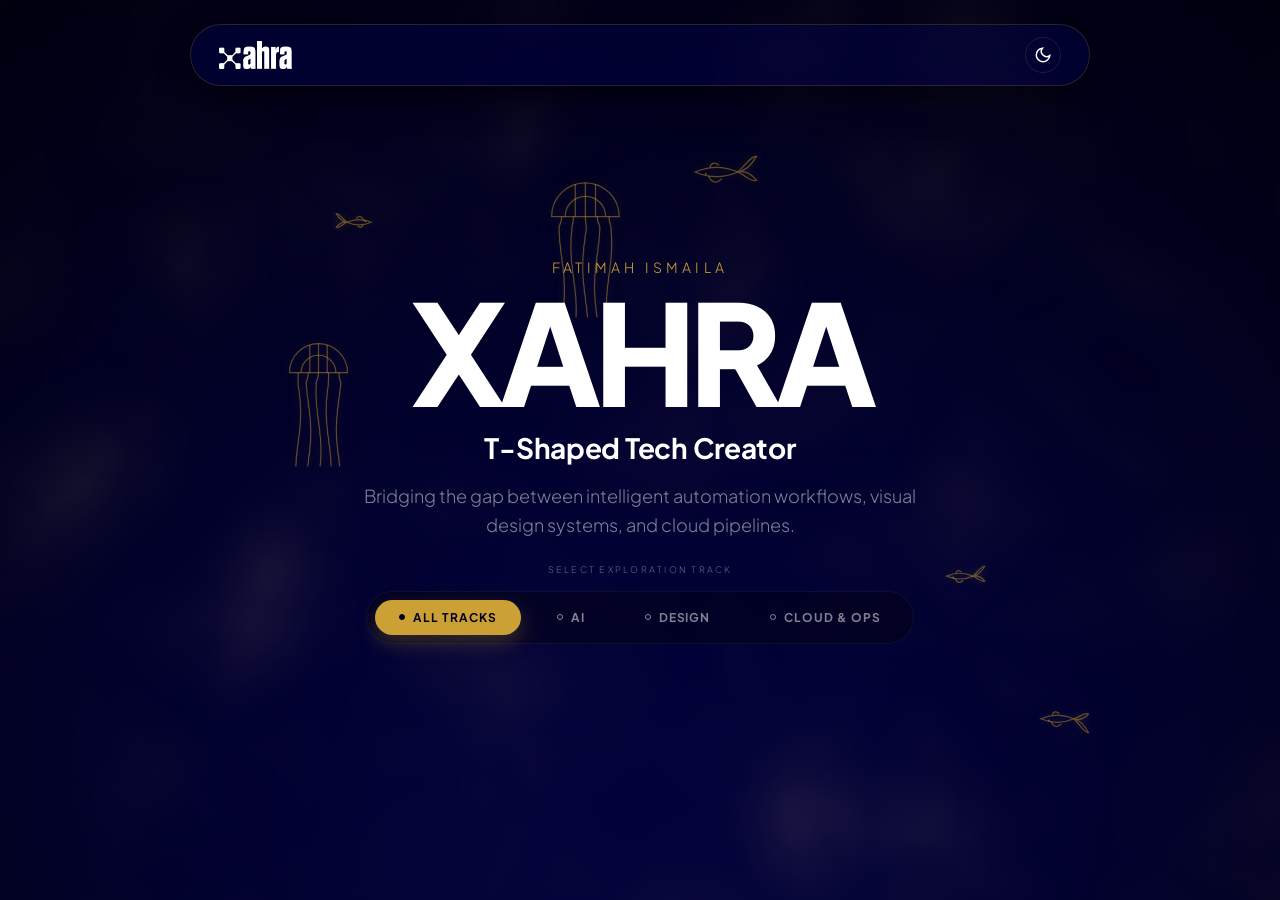
==== index.html @ ebec195f "Initial commit of Xahra live resume" ====
<!DOCTYPE html>
<html lang="en">
<head>
  <meta charset="UTF-8">
  <meta name="viewport" content="width=device-width, initial-scale=1.0">
  <title>Xahra - One Pace at a Time</title>
  
  <!-- Plus Jakarta Sans from Google Fonts -->
  <link rel="preconnect" href="https://fonts.googleapis.com">
  <link rel="preconnect" href="https://fonts.gstatic.com" crossorigin>
  <link href="https://fonts.googleapis.com/css2?family=Plus+Jakarta+Sans:ital,wght@0,300;0,400;0,500;0,700;0,800;1,300&display=swap" rel="stylesheet">
  
  <!-- External stylesheet -->
  <link rel="stylesheet" href="style.css">
</head>
<body class="dark-theme exploration-mode">

  <!-- Preloader Screen -->
  <div id="preloader">
    <div class="preloader-box">
      <img src="./Logo.png" id="preloader-logo" alt="Xahra Logo">
    </div>
  </div>

  <!-- Background Layer (WebGL Caustics) -->
  <canvas id="caustic-canvas"></canvas>
  
  <!-- Bubble Particle Layer -->
  <canvas id="bubble-canvas"></canvas>

  <!-- Interactive Water Ripple Layer -->
  <canvas id="ripple-canvas"></canvas>

  <!-- Depth Indicator -->
  <div class="depth-indicator">
    <div class="depth-line"></div>
    <div class="depth-marker">
      <span class="depth-label">DEPTH</span>
      <span class="depth-value" id="depth-val">0m</span>
    </div>
  </div>

  <!-- Main Website Container -->
  <div class="site-container">

    <!-- Floating Pill Navigation -->
    <nav class="pill-nav">
      <a href="#" class="nav-brand">
        <img src="./logo-dark.png" id="nav-logo" class="logo-image" alt="Xahra Logo">
      </a>
      
      <ul class="nav-links">
        <li><a href="#about">About</a></li>
        <li><a href="#experience">Experience</a></li>
        <li><a href="#products">Products</a></li>
        <li><a href="#education">Education</a></li>
      </ul>

      <!-- Theme Switcher & Mini Switcher inside Nav -->
      <div class="nav-actions">
        <button id="track-reset-btn" class="icon-btn" title="Choose Track" aria-label="Choose Track">
          <svg viewBox="0 0 24 24" fill="none" stroke="currentColor" stroke-width="2" stroke-linecap="round" stroke-linejoin="round" style="width:18px; height:18px;">
            <line x1="6" y1="3" x2="6" y2="15"></line>
            <circle cx="18" cy="6" r="3"></circle>
            <circle cx="6" cy="18" r="3"></circle>
            <path d="M18 9a9 9 0 0 1-9 9"></path>
          </svg>
        </button>
        <button id="theme-toggle" class="icon-btn" title="Toggle Theme" aria-label="Toggle Theme">
          <svg class="sun-icon" viewBox="0 0 24 24" fill="none" stroke="currentColor" stroke-width="2"><circle cx="12" cy="12" r="5"></circle><line x1="12" y1="1" x2="12" y2="3"></line><line x1="12" y1="21" x2="12" y2="23"></line><line x1="4.22" y1="4.22" x2="5.64" y2="5.64"></line><line x1="18.36" y1="18.36" x2="19.78" y2="19.78"></line><line x1="1" y1="12" x2="3" y2="12"></line><line x1="21" y1="12" x2="23" y2="12"></line><line x1="4.22" y1="19.78" x2="5.64" y2="18.36"></line><line x1="18.36" y1="5.64" x2="19.78" y2="4.22"></line></svg>
          <svg class="moon-icon" viewBox="0 0 24 24" fill="none" stroke="currentColor" stroke-width="2"><path d="M21 12.79A9 9 0 1 1 11.21 3 7 7 0 0 0 21 12.79z"></path></svg>
        </button>
      </div>
    </nav>

    <!-- Hero / Control Room -->
    <header class="hero-section" id="home">
      <div class="hero-content">
        
        <p class="hero-eyebrow">Fatimah Ismaila</p>
        <h1 class="hero-title display-font" id="hero-title-text">Xahra</h1>
        <p class="hero-subtitle" id="hero-subtitle-text">T-Shaped Tech Creator</p>
        <p class="hero-tagline" id="hero-tagline-text">One pace at a time.</p>
 
        <!-- Track Selector Console -->
        <div class="selector-console">
          <div class="console-label">SELECT EXPLORATION TRACK</div>
          <div class="track-buttons">
            <button class="track-btn active" data-track="all">
              <span class="btn-indicator"></span>
              <span class="btn-label">ALL TRACKS</span>
            </button>
            <button class="track-btn" data-track="ai">
              <span class="btn-indicator"></span>
              <span class="btn-label">AI</span>
            </button>
            <button class="track-btn" data-track="design">
              <span class="btn-indicator"></span>
              <span class="btn-label">DESIGN</span>
            </button>
            <button class="track-btn" data-track="ops">
              <span class="btn-indicator"></span>
              <span class="btn-label">CLOUD & OPS</span>
            </button>
          </div>
        </div>
      </div>
      
      <div class="scroll-down-cue">
        <span class="cue-text">Descend Into the Deep</span>
        <div class="cue-mouse">
          <div class="cue-wheel"></div>
        </div>
      </div>
    </header>

    <!-- About & Philosophy Section -->
    <section class="about-section" id="about">
      <div class="section-container">
        <div class="section-badge">01. PHILOSOPHY & ORIGIN</div>
        
        <div class="about-grid">
          <div class="philosophy-card card-glass">
            <h3 class="card-headline">What I Stand For</h3>
            <blockquote class="philosophy-quote">
              "It's okay to break.<br>
              It's okay to <strong>stop.</strong><br>
              It's okay to get <strong>stuck.</strong><br>
              <span class="highlight-gold">Just keep going -</span><br>
              one pace at a time."
            </blockquote>
            <p class="philosophy-desc">
              Xahra is derived from Zahra, representing light, radiance, and the patience to blossom. Every project and system is engineered with these values: built intentionally, quietly, and resiliently.
            </p>
          </div>

          <div class="meaning-card card-glass">
            <h3 class="card-headline">Rooted in Name</h3>
            <ul class="meaning-list">
              <li>
                <span class="meaning-word font-bold">Fatimah (Zahra)</span>
                <p class="meaning-def philosophy-desc" style="margin-top: 12px;">
                  Fatimah (Zahra) is a synthesis of two core identities that define my work and character. Zahra represents light, radiance, and the beauty of creation, serving as the aesthetic core of my design methodology. Fatimah represents leadership, trust, and nurturing strength, providing the structural and operational foundation for my engineering workflows. Together, they create a balanced synergy between form and function, ensuring that every interface is beautiful and every system is resilient.
                </p>
              </li>
            </ul>
          </div>
        </div>
      </div>
    </section>

    <!-- Interactive Track Content Section (Experience & Achievements) -->
    <section class="experience-section" id="experience">
      <div class="section-container">
        <div class="section-badge">02. WORK & CHRONICLES</div>
        <h2 class="section-title" id="track-section-title">Professional Experience</h2>
        
        <div class="experience-layout">
          <!-- Dynamic Content Area -->
          <div class="dynamic-timeline" id="experience-timeline">
            <!-- Injected by script.js -->
          </div>

          <!-- Dynamic Sidebar: Skills, Tools & Certifications -->
          <div class="experience-sidebar">
            <!-- Dynamic Skills Card -->
            <div class="sidebar-card card-glass" id="skills-card">
              <h3 class="sidebar-headline">Skills</h3>
              <div class="skills-grid" id="skills-container">
                <!-- Injected by script.js -->
              </div>
            </div>

            <!-- Dynamic Tools Card -->
            <div class="sidebar-card card-glass" id="tools-card">
              <h3 class="sidebar-headline">Tools & Weapons</h3>
              <div class="skills-grid" id="tools-container">
                <!-- Injected by script.js -->
              </div>
            </div>

            <!-- Dynamic Credentials Card -->
            <div class="sidebar-card card-glass" id="credentials-card">
              <h3 class="sidebar-headline">Credentials & Verifications</h3>
              <div class="credentials-list" id="credentials-container">
                <!-- Injected by script.js -->
              </div>
            </div>
          </div>
        </div>
      </div>
    </section>

    <!-- Products Section -->
    <section class="products-section" id="products">
      <div class="section-container">
        <div class="section-badge">03. ACTIVE LABS</div>
        <h2 class="section-title">Products in Development</h2>
        <p class="section-subtitle">Ventures carrying the gold thread of purposeful building.</p>

        <div class="products-grid">
          <!-- Sabi Card -->
          <div class="product-card sabi-theme card-glass">
            <div class="product-glow"></div>
            <div class="product-header">
              <span class="product-tag">BY XAHRA</span>
              <span class="product-status status-dev">IN DEVELOPMENT</span>
            </div>
            <h3 class="product-name display-font">Sabi</h3>
            <p class="product-line">Know your money.</p>
            <p class="product-desc">
              A personal finance application built Nigeria-first. It automatically processes your incoming bank SMS alerts so tracking personal expenditures and budgeting requires zero manual effort.
            </p>
          </div>

          <!-- Build Card -->
          <div class="product-card build-theme card-glass">
            <div class="product-glow"></div>
            <div class="product-header">
              <span class="product-tag">BY XAHRA</span>
              <span class="product-status status-soon">COMING SOON</span>
            </div>
            <h3 class="product-name display-font">Build</h3>
            <p class="product-line">One pace at a time.</p>
            <p class="product-desc">
              A faceless, high-affinity inspirational digital media brand sharing honest, quiet, and reflective process content about creating something from nothing. Specially made for builders in the middle of their journey.
            </p>
          </div>
        </div>
      </div>
    </section>

    <!-- Education Section -->
    <section class="education-section" id="education">
      <div class="section-container">
        <div class="section-badge">04. FOUNDATION</div>
        <h2 class="section-title">Academic & General Base</h2>

        <div class="education-timeline">
          <div class="edu-item card-glass">
            <div class="edu-year">IN VIEW</div>
            <div class="edu-content">
              <h3 class="edu-degree">MSc. Digital Transformation</h3>
              <p class="edu-institution">Nexford University</p>
            </div>
          </div>

          <div class="edu-item card-glass">
            <div class="edu-year">April 2026 — June 2026</div>
            <div class="edu-content">
              <h3 class="edu-degree">ServiceNow RiseUp Program</h3>
              <p class="edu-institution">ServiceNow</p>
            </div>
          </div>

          <div class="edu-item card-glass">
            <div class="edu-year">2018 — 2023</div>
            <div class="edu-content">
              <h3 class="edu-degree">B.Sc. Telecommunication Science</h3>
              <p class="edu-institution">University of Ilorin</p>
            </div>
          </div>

          <div class="edu-item card-glass">
            <div class="edu-year">2024</div>
            <div class="edu-content">
              <h3 class="edu-degree">Essential Digital Skills for Women & Youth</h3>
              <p class="edu-institution">UNITAR (United Nations Institute for Training and Research)</p>
            </div>
          </div>

          <div class="edu-item card-glass">
            <div class="edu-year">2015</div>
            <div class="edu-content">
              <h3 class="edu-degree">Citizenship and Leadership Training</h3>
              <p class="edu-institution">Federal Ministry of Youth Development, Nigeria</p>
            </div>
          </div>
        </div>
      </div>
    </section>

    <!-- Contact / CTA Section -->
    <section class="contact-section" id="contact">
      <div class="section-container">
        <div class="card-glass contact-card" style="padding: 60px 40px; text-align: center; max-width: 800px; margin: 0 auto;">
          <div class="section-badge">05. GET IN TOUCH</div>
          <h2 class="section-title" style="margin-bottom: 16px;">Let's Build Something Together</h2>
          <p class="contact-text" style="font-size: 16px; color: rgba(255, 255, 255, 0.6); max-width: 500px; margin: 0 auto 32px; line-height: 1.6;">
            Whether you want to automate your business workflows, design beautiful interfaces, or configure robust cloud systems, I'm always open to new projects and collaborations.
          </p>
          <div class="cta-actions">
            <a href="mailto:fatimahismaila12@gmail.com" class="cta-btn">
              <span>Reach Out Directly</span>
              <svg viewBox="0 0 24 24" fill="none" stroke="currentColor" stroke-width="2" stroke-linecap="round" stroke-linejoin="round" style="width:16px; height:16px; margin-left: 6px; vertical-align: middle;"><path d="M4 4h16c1.1 0 2 .9 2 2v12c0 1.1-.9 2-2 2H4c-1.1 0-2-.9-2-2V6c0-1.1.9-2 2-2z"></path><polyline points="22,6 12,13 2,6"></polyline></svg>
            </a>
          </div>
        </div>
      </div>
    </section>

    <!-- Footer -->
    <footer>
      <div class="footer-container">
        <div class="footer-brand">
          <img src="./logo-dark.png" id="footer-logo" class="footer-logo" alt="Xahra Logo">
          <p class="footer-motto">A quiet, purposeful brand. One pace at a time.</p>
        </div>

        <div class="footer-links-group">
          <h4 class="footer-links-title">Connect Deeply</h4>
          <ul class="social-links">
            <li>
              <a href="https://www.linkedin.com/in/fatimah-ismaila/" target="_blank" rel="noopener">
                <span class="social-icon">
                  <svg viewBox="0 0 24 24" fill="none" stroke="currentColor" stroke-width="2" stroke-linecap="round" stroke-linejoin="round" class="social-svg"><path d="M16 8a6 6 0 0 1 6 6v7h-4v-7a2 2 0 0 0-2-2 2 2 0 0 0-2 2v7h-4v-7a6 6 0 0 1 6-6z"></path><rect x="2" y="9" width="4" height="12"></rect><circle cx="4" cy="4" r="2"></circle></svg>
                </span> LinkedIn
              </a>
            </li>
            <li>
              <a href="https://x.com/Xahra_07" target="_blank" rel="noopener">
                <span class="social-icon">
                  <svg viewBox="0 0 24 24" fill="none" stroke="currentColor" stroke-width="2" stroke-linecap="round" stroke-linejoin="round" class="social-svg"><path d="M4 4l11.733 16h4.267l-11.733 -16z"></path><path d="M4 20l6.768 -6.768m2.46 -2.46l6.772 -6.772"></path></svg>
                </span> X (Twitter)
              </a>
            </li>
            <li>
              <a href="https://www.instagram.com/xahra_07" target="_blank" rel="noopener">
                <span class="social-icon">
                  <svg viewBox="0 0 24 24" fill="none" stroke="currentColor" stroke-width="2" stroke-linecap="round" stroke-linejoin="round" class="social-svg"><rect x="2" y="2" width="20" height="20" rx="5" ry="5"></rect><path d="M16 11.37A4 4 0 1 1 12.63 8 4 4 0 0 1 16 11.37z"></path><line x1="17.5" y1="6.5" x2="17.51" y2="6.5"></line></svg>
                </span> Instagram
              </a>
            </li>
            <li>
              <a href="https://www.facebook.com/profile.php?id=100007917399395" target="_blank" rel="noopener">
                <span class="social-icon">
                  <svg viewBox="0 0 24 24" fill="none" stroke="currentColor" stroke-width="2" stroke-linecap="round" stroke-linejoin="round" class="social-svg"><path d="M18 2h-3a5 5 0 0 0-5 5v3H7v4h3v8h4v-8h3l1-4h-4V7a1 1 0 0 1 1-1h3z"></path></svg>
                </span> Facebook
              </a>
            </li>
            <li>
              <a href="https://www.tiktok.com/@xahra_07" target="_blank" rel="noopener">
                <span class="social-icon">
                  <svg viewBox="0 0 24 24" fill="none" stroke="currentColor" stroke-width="2" stroke-linecap="round" stroke-linejoin="round" class="social-svg"><path d="M9 12a4 4 0 1 0 4 4V4a5 5 0 0 0 5 5"></path></svg>
                </span> TikTok
              </a>
            </li>
          </ul>
        </div>
      </div>
      
      <div class="footer-bottom">
        <p>&copy; 2026 Xahra. All rights reserved. Fatimah Ismaila.</p>
      </div>
    </footer>

  </div>

  <!-- Core Scripts -->
  <script src="script.js"></script>
</body>
</html>
---- style.css ----
/* ── Custom Theme Properties ── */
:root {
  --navy: #010066;
  --gold: #CBA135;
  --black: #000000;
  --white: #FFFFFF;
  
  /* Derived semantic tones */
  --navy-dark: #000033;
  --navy-deep: #00001a;
  --gold-glow: rgba(203, 161, 53, 0.25);
  --gold-dim: rgba(203, 161, 53, 0.6);
  --glass-bg: rgba(1, 0, 102, 0.3);
  --glass-border: rgba(203, 161, 53, 0.2);
  --glass-border-hover: rgba(203, 161, 53, 0.5);
  --card-shadow: 0 12px 32px rgba(0, 0, 0, 0.5);
  --transition-smooth: all 0.5s cubic-bezier(0.16, 1, 0.3, 1);
}

/* Light Mode Variables Override */
.light-theme {
  --navy: #010066;
  --gold: #A07810; /* Darker gold for text readability on light bg */
  --black: #010066;
  --white: #010066;
  
  --navy-dark: #D4EBF7;
  --navy-deep: #FFFFFF;
  --gold-glow: rgba(160, 120, 16, 0.15);
  --gold-dim: rgba(160, 120, 16, 0.5);
  --glass-bg: rgba(255, 255, 255, 0.85);
  --glass-border: rgba(1, 0, 102, 0.15);
  --glass-border-hover: rgba(1, 0, 102, 0.4);
  --card-shadow: 0 12px 32px rgba(1, 0, 102, 0.08);
}

/* ── Document Setup & Resets ── */
*, *::before, *::after {
  margin: 0;
  padding: 0;
  box-sizing: border-box;
}

html {
  scroll-behavior: smooth;
  overflow-x: hidden;
}

body {
  background-color: var(--navy-deep);
  font-family: 'Plus Jakarta Sans', sans-serif;
  color: var(--white);
  overflow-x: hidden;
  transition: background-color 0.8s ease, color 0.8s ease;
}

/* ── Typography Stack ── */
.display-font {
  /* Dharma Gothic E Bold fallback styling */
  font-family: 'Plus Jakarta Sans', Impact, 'Arial Narrow', sans-serif;
  font-weight: 800;
  text-transform: uppercase;
  letter-spacing: -0.05em;
  line-height: 0.85;
}

h1.display-font {
  font-size: clamp(56px, 12vw, 140px);
}

h2, h3, h4 {
  font-weight: 700;
  letter-spacing: -0.02em;
}

p {
  font-weight: 400;
  line-height: 1.6;
}

/* ── WebGL & Background Canvas ── */
#caustic-canvas {
  position: fixed;
  inset: 0;
  width: 100%;
  height: 100%;
  z-index: 0;
  pointer-events: none;
}

#bubble-canvas,
#ripple-canvas {
  position: fixed;
  inset: 0;
  width: 100%;
  height: 100%;
  z-index: 1;
  pointer-events: none;
}

/* ── Preloader Logo Transition ── */
#preloader {
  position: fixed;
  inset: 0;
  width: 100vw;
  height: 100vh;
  background-color: var(--navy-deep);
  z-index: 9999;
  display: flex;
  align-items: center;
  justify-content: center;
  transition: opacity 0.8s ease-out, visibility 0.8s;
}

.preloader-box {
  width: 80px;
  height: 80px;
  background-color: var(--gold);
  border-radius: 20px;
  display: flex;
  align-items: center;
  justify-content: center;
  overflow: hidden;
  box-shadow: 0 0 40px var(--gold-glow);
  transform: scale(0.6);
  opacity: 0;
  animation: preloader-sequence 3.2s cubic-bezier(0.77, 0, 0.175, 1) forwards;
}

#preloader-logo {
  max-width: 70%;
  max-height: 70%;
  object-fit: contain;
  opacity: 0;
  transform: scale(0.8);
  animation: preloader-logo-fade 1.8s ease forwards 1.2s;
}

@keyframes preloader-sequence {
  0% {
    transform: scale(0.5);
    opacity: 0;
    border-radius: 50%;
  }
  15% {
    transform: scale(1);
    opacity: 1;
    border-radius: 20px;
    width: 80px;
    height: 80px;
    background-color: var(--gold);
  }
  45% {
    width: 80px;
    height: 80px;
    border-radius: 20px;
    background-color: var(--gold);
    transform: scale(1) rotate(0deg);
  }
  65% {
    width: 220px;
    height: 220px;
    border-radius: 110px;
    background-color: rgba(255, 255, 255, 0.05);
    border: 2px solid var(--gold);
    transform: scale(1) rotate(180deg);
  }
  90% {
    width: 200px;
    height: 200px;
    border-radius: 24px;
    background-color: rgba(255, 255, 255, 0.08);
    border: 2px solid var(--gold);
    transform: scale(1.1) rotate(180deg);
    opacity: 1;
  }
  100% {
    width: 200px;
    height: 200px;
    border-radius: 24px;
    background-color: rgba(255, 255, 255, 0.08);
    border: 2px solid var(--gold);
    transform: scale(3.5) rotate(180deg);
    opacity: 0;
  }
}

@keyframes preloader-logo-fade {
  0% {
    opacity: 0;
    transform: scale(0.7) rotate(-180deg);
  }
  60% {
    opacity: 1;
    transform: scale(1) rotate(-180deg);
  }
  100% {
    opacity: 0;
    transform: scale(1.4) rotate(-180deg);
    filter: blur(5px);
  }
}

/* ── Content Container & General Layout ── */
.site-container {
  position: relative;
  z-index: 2;
  width: 100%;
}

.section-container {
  width: 90%;
  max-width: 1200px;
  margin: 0 auto;
  padding: 100px 0;
}

.section-badge {
  font-family: 'Plus Jakarta Sans', sans-serif;
  font-weight: 300;
  font-size: 11px;
  letter-spacing: 0.25em;
  color: var(--gold);
  text-transform: uppercase;
  margin-bottom: 16px;
}

.section-title {
  font-size: clamp(32px, 5vw, 56px);
  font-weight: 800;
  letter-spacing: -0.03em;
  margin-bottom: 24px;
}

.section-subtitle {
  font-size: 16px;
  font-weight: 300;
  color: rgba(255, 255, 255, 0.6);
  margin-top: -12px;
  margin-bottom: 60px;
  max-width: 600px;
}
.light-theme .section-subtitle {
  color: rgba(1, 0, 102, 0.7);
}

/* Glassmorphism Card Style */
.card-glass {
  background: var(--glass-bg);
  border: 1px solid var(--glass-border);
  backdrop-filter: blur(15px);
  -webkit-backdrop-filter: blur(15px);
  border-radius: 24px;
  box-shadow: var(--card-shadow);
  transition: var(--transition-smooth);
}

.card-glass:hover {
  border-color: var(--glass-border-hover);
  transform: translateY(-4px);
}

/* ── Floating Pill Navigation ── */
nav.pill-nav {
  position: fixed;
  top: 24px;
  left: 50%;
  transform: translateX(-50%);
  z-index: 1000;
  display: flex;
  align-items: center;
  justify-content: space-between;
  width: 90%;
  max-width: 900px;
  padding: 12px 28px;
  background: var(--glass-bg);
  backdrop-filter: blur(25px);
  -webkit-backdrop-filter: blur(25px);
  border: 1px solid var(--glass-border);
  border-radius: 100px;
  box-shadow: var(--card-shadow);
  transition: var(--transition-smooth);
}

/* Shrink navbar layout on scroll */
nav.pill-nav.scrolled {
  top: 12px;
  padding: 8px 24px;
  background: rgba(0, 0, 20, 0.8);
  border-color: rgba(203, 161, 53, 0.4);
}
.light-theme nav.pill-nav.scrolled {
  background: rgba(255, 255, 255, 0.95);
  border-color: rgba(1, 0, 102, 0.2);
}

.nav-brand {
  display: flex;
  align-items: center;
  gap: 12px;
  text-decoration: none;
}

.logo-image {
  height: 28px;
  width: auto;
  object-fit: contain;
}

.brand-text {
  font-family: 'Plus Jakarta Sans', sans-serif;
  font-weight: 800;
  font-size: 18px;
  letter-spacing: -0.02em;
  color: var(--white);
  text-transform: uppercase;
}

.nav-links {
  display: flex;
  gap: 32px;
  list-style: none;
}

.nav-links a {
  font-size: 13px;
  font-weight: 500;
  color: rgba(255, 255, 255, 0.6);
  text-decoration: none;
  letter-spacing: 0.05em;
  transition: color 0.3s ease;
}
.light-theme .nav-links a {
  color: rgba(1, 0, 102, 0.7);
}

.nav-links a:hover,
.nav-links a.active {
  color: var(--gold);
}

.nav-actions {
  display: flex;
  align-items: center;
  gap: 16px;
}

.icon-btn {
  background: none;
  border: none;
  color: var(--white);
  cursor: pointer;
  width: 36px;
  height: 36px;
  border-radius: 50%;
  display: flex;
  align-items: center;
  justify-content: center;
  border: 1px solid rgba(255, 255, 255, 0.1);
  transition: var(--transition-smooth);
}
.light-theme .icon-btn {
  border-color: rgba(1, 0, 102, 0.15);
}

.icon-btn:hover {
  background: rgba(255, 255, 255, 0.1);
  border-color: var(--gold);
  color: var(--gold);
}

/* Toggle icon display visibility */
.sun-icon { display: none; width: 18px; height: 18px; }
.moon-icon { display: block; width: 18px; height: 18px; }
.light-theme .sun-icon { display: block; }
.light-theme .moon-icon { display: none; }

/* ── Scroll Depth Scroller ── */
.depth-indicator {
  position: fixed;
  right: 48px;
  top: 50%;
  transform: translateY(-50%);
  height: 240px;
  width: 40px;
  z-index: 10;
  display: flex;
  flex-direction: column;
  align-items: center;
  justify-content: center;
  pointer-events: none;
}

.depth-line {
  position: absolute;
  top: 0;
  bottom: 0;
  width: 1px;
  background: linear-gradient(to bottom, transparent, var(--gold-dim), transparent);
}

.depth-marker {
  position: absolute;
  top: 0;
  display: flex;
  flex-direction: column;
  align-items: center;
  gap: 4px;
  transform: translateY(-50%);
  transition: top 0.1s ease-out;
}

.depth-label {
  font-family: 'Plus Jakarta Sans', sans-serif;
  font-weight: 300;
  font-size: 8px;
  letter-spacing: 0.2em;
  color: rgba(255, 255, 255, 0.3);
}
.light-theme .depth-label {
  color: rgba(1, 0, 102, 0.4);
}

.depth-value {
  font-family: 'Plus Jakarta Sans', sans-serif;
  font-weight: 700;
  font-size: 12px;
  color: var(--gold);
  background: var(--navy-deep);
  padding: 2px 6px;
  border-radius: 4px;
  border: 1px solid var(--gold-dim);
}

/* ── Hero Section ── */
.hero-section {
  min-height: 100vh;
  display: flex;
  flex-direction: column;
  align-items: center;
  justify-content: center;
  padding: 120px 40px 60px;
  position: relative;
  text-align: center;
}

.avatar-container {
  margin: 0 auto 24px;
  position: relative;
  width: 150px;
  height: 150px;
  display: flex;
  align-items: center;
  justify-content: center;
}

.avatar-mask {
  width: 130px;
  height: 130px;
  background: var(--navy);
  border: 2px solid var(--gold);
  border-radius: 60% 40% 30% 70% / 60% 30% 70% 40%;
  overflow: hidden;
  box-shadow: 0 8px 30px var(--gold-glow);
  animation: blob-morph 8s ease-in-out infinite alternate;
  display: flex;
  align-items: center;
  justify-content: center;
}

.avatar-mask img {
  width: 100%;
  height: 100%;
  object-fit: cover;
  transform: scale(1.05);
  transition: var(--transition-smooth);
}

.avatar-mask:hover img {
  transform: scale(1.15) rotate(2deg);
}

@keyframes blob-morph {
  0% {
    border-radius: 60% 40% 30% 70% / 60% 30% 70% 40%;
  }
  50% {
    border-radius: 40% 60% 50% 50% / 50% 60% 40% 50%;
  }
  100% {
    border-radius: 50% 50% 30% 70% / 60% 40% 60% 40%;
  }
}

.hero-eyebrow {
  font-family: 'Plus Jakarta Sans', sans-serif;
  font-weight: 300;
  font-size: 14px;
  letter-spacing: 0.3em;
  text-transform: uppercase;
  color: var(--gold);
  margin-bottom: 12px;
}

.hero-title {
  margin-bottom: 16px;
  color: var(--white);
  transition: opacity 0.5s ease;
}

.hero-subtitle {
  font-weight: 700;
  font-size: clamp(18px, 3vw, 28px);
  color: var(--white);
  margin-bottom: 12px;
  letter-spacing: -0.01em;
}

.hero-tagline {
  font-weight: 300;
  font-size: clamp(14px, 2vw, 18px);
  color: rgba(255, 255, 255, 0.5);
  margin-bottom: 24px;
  max-width: 600px;
}
.light-theme .hero-tagline {
  color: rgba(1, 0, 102, 0.6);
}

/* Track Selector Console */
.selector-console {
  display: none;
  flex-direction: column;
  align-items: center;
  gap: 16px;
  max-width: 760px;
  width: 100%;
}

.console-label {
  font-family: 'Plus Jakarta Sans', sans-serif;
  font-weight: 300;
  font-size: 9px;
  letter-spacing: 0.25em;
  color: rgba(255, 255, 255, 0.4);
}
.light-theme .console-label {
  color: rgba(1, 0, 102, 0.5);
}

.track-buttons {
  display: flex;
  flex-wrap: wrap;
  justify-content: center;
  gap: 12px;
  padding: 8px;
  background: rgba(0, 0, 0, 0.3);
  border-radius: 50px;
  border: 1px solid rgba(255, 255, 255, 0.05);
}
.light-theme .track-buttons {
  background: rgba(1, 0, 102, 0.04);
  border-color: rgba(1, 0, 102, 0.1);
}

.track-btn {
  background: none;
  border: none;
  padding: 10px 24px;
  border-radius: 40px;
  color: rgba(255, 255, 255, 0.5);
  font-family: 'Plus Jakarta Sans', sans-serif;
  font-weight: 700;
  font-size: 12px;
  letter-spacing: 0.08em;
  cursor: pointer;
  display: flex;
  align-items: center;
  gap: 8px;
  transition: var(--transition-smooth);
}
.light-theme .track-btn {
  color: rgba(1, 0, 102, 0.6);
}

.btn-indicator {
  width: 6px;
  height: 6px;
  border-radius: 50%;
  background-color: transparent;
  border: 1px solid currentColor;
  transition: var(--transition-smooth);
}

.track-btn:hover {
  color: var(--white);
}

.track-btn.active {
  background: var(--gold);
  color: var(--navy-deep);
  box-shadow: 0 8px 20px var(--gold-glow);
}
.light-theme .track-btn.active {
  color: #FFFFFF;
}

.track-btn.active .btn-indicator {
  background-color: var(--navy-deep);
  border-color: var(--navy-deep);
}
.light-theme .track-btn.active .btn-indicator {
  background-color: #FFFFFF;
  border-color: #FFFFFF;
}

/* Scroll cue indicator */
.scroll-down-cue {
  position: absolute;
  bottom: 12px;
  display: flex;
  flex-direction: column;
  align-items: center;
  gap: 8px;
  opacity: 0.7;
  pointer-events: none;
}

body.exploration-mode .scroll-down-cue {
  display: none !important;
}

.cue-text {
  font-weight: 300;
  font-size: 9px;
  letter-spacing: 0.3em;
  text-transform: uppercase;
  color: rgba(255, 255, 255, 0.4);
}
.light-theme .cue-text {
  color: rgba(1, 0, 102, 0.5);
}

.cue-mouse {
  width: 20px;
  height: 32px;
  border-radius: 20px;
  border: 1px solid rgba(255, 255, 255, 0.3);
  position: relative;
}
.light-theme .cue-mouse {
  border-color: rgba(1, 0, 102, 0.3);
}

.cue-wheel {
  width: 3px;
  height: 6px;
  background-color: var(--gold);
  border-radius: 20px;
  position: absolute;
  top: 6px;
  left: 50%;
  transform: translateX(-50%);
  animation: cue-wheel-scroll 2s ease-in-out infinite;
}

@keyframes cue-wheel-scroll {
  0% { opacity: 0; transform: translate(-50%, 0); }
  30% { opacity: 1; }
  100% { opacity: 0; transform: translate(-50%, 12px); }
}

/* ── About Section ── */
.about-grid {
  display: grid;
  grid-template-columns: 1.3fr 1fr;
  gap: 32px;
}

.philosophy-card,
.meaning-card {
  padding: 48px;
}

.card-headline {
  font-size: 20px;
  color: var(--gold);
  margin-bottom: 24px;
  letter-spacing: -0.01em;
}

.philosophy-quote {
  font-size: clamp(20px, 3.2vw, 32px);
  font-weight: 300;
  line-height: 1.4;
  color: var(--white);
  margin-bottom: 24px;
  border-left: 2px solid var(--gold);
  padding-left: 24px;
}

.highlight-gold {
  color: var(--gold);
  font-weight: 700;
}

.philosophy-desc {
  font-weight: 400;
  font-size: 15px;
  color: rgba(255, 255, 255, 0.6);
}
.light-theme .philosophy-desc {
  color: rgba(1, 0, 102, 0.7);
}

.meaning-list {
  list-style: none;
  display: flex;
  flex-direction: column;
  gap: 28px;
}

.meaning-word {
  display: block;
  font-size: 22px;
  font-weight: 800;
  color: var(--white);
  margin-bottom: 6px;
}

.meaning-def {
  font-size: 14px;
  font-weight: 400;
  color: rgba(255, 255, 255, 0.55);
  display: block;
}
.light-theme .meaning-def {
  color: rgba(1, 0, 102, 0.7);
}

/* ── Experience & Timeline Section ── */
.experience-layout {
  display: grid;
  grid-template-columns: 1.7fr 1fr;
  gap: 48px;
  align-items: start;
}

.dynamic-timeline {
  display: flex;
  flex-direction: column;
  gap: 32px;
}

.timeline-item {
  padding: 36px;
}

.timeline-header {
  display: flex;
  justify-content: space-between;
  align-items: flex-start;
  margin-bottom: 20px;
  flex-wrap: wrap;
  gap: 12px;
}

.timeline-role-info h3 {
  font-size: 22px;
  color: var(--white);
  margin-bottom: 4px;
}

.timeline-company {
  font-size: 14px;
  font-weight: 500;
  color: var(--gold);
}

.timeline-period {
  font-family: 'Plus Jakarta Sans', sans-serif;
  font-weight: 300;
  font-size: 12px;
  color: rgba(255, 255, 255, 0.4);
  padding: 4px 12px;
  border-radius: 20px;
  background: rgba(255, 255, 255, 0.05);
  border: 1px solid rgba(255, 255, 255, 0.05);
}
.light-theme .timeline-period {
  color: rgba(1, 0, 102, 0.6);
  background: rgba(1, 0, 102, 0.05);
}

.timeline-desc {
  list-style: none;
  display: flex;
  flex-direction: column;
  gap: 12px;
}

.timeline-desc li {
  font-size: 14px;
  color: rgba(255, 255, 255, 0.65);
  position: relative;
  padding-left: 20px;
}
.light-theme .timeline-desc li {
  color: rgba(1, 0, 102, 0.75);
}

.timeline-desc li::before {
  content: "•";
  color: var(--gold);
  font-size: 18px;
  position: absolute;
  left: 0;
  top: -2px;
}

/* dynamic timeline empty states */
.timeline-empty {
  text-align: center;
  padding: 60px;
  font-weight: 300;
  color: rgba(255, 255, 255, 0.4);
}

/* Dynamic Sidebar Content */
.experience-sidebar {
  display: flex;
  flex-direction: column;
  gap: 32px;
}

.sidebar-card {
  padding: 32px;
}

.sidebar-headline {
  font-size: 16px;
  color: var(--gold);
  margin-bottom: 24px;
  letter-spacing: 0.05em;
  text-transform: uppercase;
}

/* Skills Cloud styling */
.skills-grid {
  display: flex;
  flex-wrap: wrap;
  gap: 8px;
}

.skill-tag {
  font-size: 12px;
  font-weight: 500;
  color: var(--white);
  padding: 6px 14px;
  background: rgba(255, 255, 255, 0.04);
  border: 1px solid rgba(255, 255, 255, 0.08);
  border-radius: 40px;
  transition: var(--transition-smooth);
}
.light-theme .skill-tag {
  color: var(--navy);
  background: rgba(1, 0, 102, 0.04);
  border-color: rgba(1, 0, 102, 0.08);
}

.skill-tag:hover {
  background: var(--gold);
  color: var(--navy-deep);
  border-color: var(--gold);
  transform: scale(1.05);
}
.light-theme .skill-tag:hover {
  color: #FFFFFF;
}

/* Certifications listing styling */
.credentials-list {
  display: flex;
  flex-direction: column;
  gap: 16px;
}

.credential-item {
  padding-bottom: 16px;
  border-bottom: 1px solid rgba(255, 255, 255, 0.05);
}
.light-theme .credential-item {
  border-color: rgba(1, 0, 102, 0.08);
}

.credential-item:last-child {
  border-bottom: none;
  padding-bottom: 0;
}

.cred-title {
  font-size: 13px;
  font-weight: 700;
  color: var(--white);
  line-height: 1.4;
  margin-bottom: 4px;
}

.cred-issuer {
  font-size: 11px;
  font-weight: 400;
  color: rgba(255, 255, 255, 0.4);
}
.light-theme .cred-issuer {
  color: rgba(1, 0, 102, 0.5);
}

.cred-issuer .verify-tag {
  color: var(--gold);
  font-weight: 500;
  font-size: 10px;
  margin-left: 6px;
}

/* ── Products Section ── */
.products-grid {
  display: grid;
  grid-template-columns: 1fr 1fr;
  gap: 32px;
}

.product-card {
  padding: 48px;
  position: relative;
  overflow: hidden;
}

.product-card.sabi-theme {
  background: #3D1A8C !important;
  border-color: rgba(203, 161, 53, 0.3) !important;
  box-shadow: 0 12px 32px rgba(61, 26, 140, 0.3) !important;
}
.product-card.sabi-theme .product-tag,
.product-card.sabi-theme .product-desc {
  color: rgba(255, 255, 255, 0.8) !important;
}
.product-card.sabi-theme .product-line {
  color: #CBA135 !important;
}
.product-card.sabi-theme .product-status.status-dev {
  color: #CBA135 !important;
  border-color: rgba(203, 161, 53, 0.4) !important;
}

.product-card.build-theme {
  background: #0D7A6B !important;
  border-color: rgba(203, 161, 53, 0.3) !important;
  box-shadow: 0 12px 32px rgba(13, 122, 107, 0.3) !important;
}
.product-card.build-theme .product-tag,
.product-card.build-theme .product-desc {
  color: rgba(255, 255, 255, 0.8) !important;
}
.product-card.build-theme .product-line {
  color: #CBA135 !important;
}
.product-card.build-theme .product-status.status-soon {
  color: #CBA135 !important;
  border-color: rgba(203, 161, 53, 0.4) !important;
}

.product-glow {
  position: absolute;
  top: -80px;
  right: -80px;
  width: 240px;
  height: 240px;
  border-radius: 50%;
  opacity: 0.12;
  filter: blur(40px);
  pointer-events: none;
}

.sabi-theme .product-glow { background: rgba(255, 255, 255, 0.1); }
.build-theme .product-glow { background: rgba(255, 255, 255, 0.1); }

.product-header {
  display: flex;
  justify-content: space-between;
  align-items: center;
  margin-bottom: 32px;
}

.product-tag {
  font-family: 'Plus Jakarta Sans', sans-serif;
  font-weight: 300;
  font-size: 10px;
  letter-spacing: 0.25em;
  color: rgba(255, 255, 255, 0.4);
}
.light-theme .product-tag {
  color: rgba(1, 0, 102, 0.5);
}

.product-status {
  font-family: 'Plus Jakarta Sans', sans-serif;
  font-weight: 700;
  font-size: 9px;
  letter-spacing: 0.12em;
  padding: 4px 12px;
  border-radius: 20px;
  background: rgba(255, 255, 255, 0.05);
}
.light-theme .product-status {
  background: rgba(1, 0, 102, 0.05);
}

.product-status.status-dev {
  color: var(--gold);
  border: 1px solid var(--gold-dim);
}

.product-status.status-soon {
  color: #00e5ff;
  border: 1px solid rgba(0, 229, 255, 0.3);
}

.product-name {
  font-size: clamp(32px, 5vw, 64px);
  color: var(--white);
  margin-bottom: 8px;
}

.product-line {
  font-size: 14px;
  font-weight: 500;
  color: var(--gold);
  letter-spacing: 0.05em;
  margin-bottom: 24px;
}

.product-desc {
  font-size: 15px;
  color: rgba(255, 255, 255, 0.6);
  font-weight: 400;
}
.light-theme .product-desc {
  color: rgba(1, 0, 102, 0.7);
}

/* ── Education Section ── */
.education-timeline {
  display: grid;
  grid-template-columns: repeat(auto-fit, minmax(240px, 1fr));
  gap: 24px;
}

.edu-item {
  padding: 32px;
  display: flex;
  flex-direction: column;
  justify-content: space-between;
  min-height: 200px;
}

.edu-year {
  font-family: 'Plus Jakarta Sans', sans-serif;
  font-weight: 300;
  font-size: 11px;
  letter-spacing: 0.2em;
  color: var(--gold);
  margin-bottom: 24px;
}

.edu-degree {
  font-size: 18px;
  font-weight: 700;
  color: var(--white);
  margin-bottom: 8px;
  line-height: 1.3;
}

.edu-institution {
  font-size: 13px;
  font-weight: 400;
  color: rgba(255, 255, 255, 0.5);
}
.light-theme .edu-institution {
  color: rgba(1, 0, 102, 0.6);
}

/* ── Footer ── */
footer {
  background: #000033;
  border-top: 1px solid var(--glass-border);
  padding: 80px 0 40px;
  margin-top: 100px;
}
.light-theme footer {
  background: #FFFFFF !important;
  border-color: rgba(1, 0, 102, 0.15);
}

.footer-container {
  width: 90%;
  max-width: 1200px;
  margin: 0 auto;
  display: flex;
  justify-content: space-between;
  align-items: flex-start;
  flex-wrap: wrap;
  gap: 48px;
  margin-bottom: 60px;
}

.footer-brand {
  max-width: 400px;
}

.footer-logo {
  height: 36px;
  width: auto;
  object-fit: contain;
  margin-bottom: 16px;
}

.footer-title {
  font-size: 32px;
  color: var(--white);
  margin-bottom: 12px;
  display: block;
}

.footer-motto {
  font-size: 13px;
  font-weight: 300;
  color: rgba(255, 255, 255, 0.4);
}
.light-theme .footer-motto {
  color: rgba(1, 0, 102, 0.5);
}

.footer-links-group {
  display: flex;
  flex-direction: column;
}

.footer-links-title {
  font-size: 12px;
  letter-spacing: 0.15em;
  color: var(--gold);
  text-transform: uppercase;
  margin-bottom: 20px;
}

.social-links {
  list-style: none;
  display: flex;
  flex-direction: column;
  gap: 12px;
}

.social-links a {
  text-decoration: none;
  font-size: 14px;
  color: rgba(255, 255, 255, 0.6);
  display: flex;
  align-items: center;
  gap: 8px;
  transition: color 0.3s ease;
}
.light-theme .social-links a {
  color: rgba(1, 0, 102, 0.7);
}

.social-links a:hover {
  color: var(--gold);
}

.social-icon {
  font-weight: 700;
  color: var(--gold);
  width: 20px;
}

.footer-bottom {
  width: 90%;
  max-width: 1200px;
  margin: 0 auto;
  padding-top: 30px;
  border-top: 1px solid rgba(255, 255, 255, 0.05);
  text-align: center;
}
.light-theme .footer-bottom {
  border-color: rgba(1, 0, 102, 0.08);
}

.footer-bottom p {
  font-size: 12px;
  font-weight: 300;
  color: rgba(255, 255, 255, 0.35);
}
.light-theme .footer-bottom p {
  color: rgba(1, 0, 102, 0.4);
}

/* ── Responsive Styling Queries ── */
@media (max-width: 991px) {
  .about-grid,
  .experience-layout {
    grid-template-columns: 1fr;
    gap: 40px;
  }
  
  .experience-sidebar {
    order: -1; /* Display skills and certifications above work experience on tablet/mobile */
  }
}

@media (max-width: 768px) {
  nav.pill-nav {
    width: 95%;
    padding: 10px 18px;
  }
  
  .nav-links {
    display: none; /* Hide header links on smaller viewports, let layout be dynamic */
  }

  .depth-indicator {
    right: 16px;
  }

  .products-grid {
    grid-template-columns: 1fr;
  }

  .philosophy-card,
  .meaning-card,
  .product-card,
  .timeline-item {
    padding: 24px;
  }
}

/* ── Scroll Reveal & Shaking Dive Animations ── */
.reveal-item {
  opacity: 0;
  transform: translateY(30px);
  transition: opacity 1.2s cubic-bezier(0.16, 1, 0.3, 1), transform 1.2s cubic-bezier(0.16, 1, 0.3, 1);
  will-change: transform, opacity;
}

.reveal-item.visible {
  opacity: 1;
  transform: translateY(0);
}

.site-container {
  transition: filter 0.6s cubic-bezier(0.16, 1, 0.3, 1), transform 0.6s cubic-bezier(0.16, 1, 0.3, 1);
}

.site-container.dive-transition {
  filter: blur(8px) contrast(1.1);
  transform: scale(0.97);
}

/* ── Exploration Mode Overrides ── */
body.exploration-mode .pill-nav .nav-links {
  opacity: 0;
  pointer-events: none;
  visibility: hidden;
}

body.exploration-mode #track-reset-btn {
  opacity: 0;
  pointer-events: none;
  visibility: hidden;
}

body.exploration-mode .depth-indicator {
  opacity: 0;
  pointer-events: none;
  visibility: hidden;
}

body.exploration-mode .site-container > section,
body.exploration-mode footer {
  opacity: 0;
  pointer-events: none;
  visibility: hidden;
  height: 0;
  padding: 0 !important;
  margin: 0 !important;
  overflow: hidden;
  border: none;
}

body.exploration-mode .hero-section {
  height: 100vh;
  min-height: 100vh;
  padding: 0 40px;
  display: flex;
  align-items: center;
  justify-content: center;
}

body.exploration-mode .selector-console {
  display: flex;
}

/* ── Center Hero Content horizontally ── */
.hero-content {
  display: flex;
  flex-direction: column;
  align-items: center;
  width: 100%;
  max-width: 800px;
  margin: 0 auto;
}

/* ── Flat-Line SVGs for Social Links ── */
.social-svg {
  width: 16px;
  height: 16px;
  stroke: var(--gold);
  stroke-width: 1.5;
  fill: none;
  vertical-align: middle;
  transition: transform 0.3s ease, stroke 0.3s ease;
}

.social-links a:hover .social-svg {
  stroke: var(--white);
  transform: scale(1.15);
}

.social-icon {
  display: inline-flex;
  align-items: center;
  justify-content: center;
  width: 24px;
  height: 24px;
}

/* ── Projects Grid Layout (Two Columns) ── */
.projects-grid-list {
  display: grid;
  grid-template-columns: 1fr 1fr;
  gap: 24px;
  margin-top: 24px;
  text-align: left;
}
@media (max-width: 768px) {
  .projects-grid-list {
    grid-template-columns: 1fr;
    gap: 16px;
  }
}

/* ── Prevent depth indicator overlaying footer (Handled in JS now) ── */

.projects-grid-list .timeline-item p {
  color: rgba(255, 255, 255, 0.6);
}
.light-theme .projects-grid-list .timeline-item p {
  color: var(--navy) !important;
  opacity: 0.95;
}

/* ── Contact Section Styles ── */
.contact-section {
  padding: 80px 0;
  display: flex;
  justify-content: center;
}
.contact-card {
  transition: transform 0.4s cubic-bezier(0.16, 1, 0.3, 1), box-shadow 0.4s ease;
}
.contact-card:hover {
  transform: translateY(-4px);
  box-shadow: 0 20px 40px rgba(0, 0, 0, 0.15);
}
.light-theme .contact-text {
  color: var(--navy) !important;
  opacity: 0.85;
}
.cta-btn {
  display: inline-flex;
  align-items: center;
  gap: 10px;
  background: var(--gold);
  color: var(--navy-deep);
  padding: 16px 36px;
  border-radius: 50px;
  font-family: 'Plus Jakarta Sans', sans-serif;
  font-weight: 700;
  font-size: 14px;
  text-decoration: none;
  letter-spacing: 0.05em;
  box-shadow: 0 8px 24px rgba(203, 161, 83, 0.25);
  transition: var(--transition-smooth);
  border: 1px solid transparent;
}
.cta-btn svg {
  transition: transform 0.3s ease;
}
.cta-btn:hover {
  transform: translateY(-2px);
  background: var(--white);
  color: var(--navy);
  box-shadow: 0 12px 32px rgba(255, 255, 255, 0.15);
}
.cta-btn:hover svg {
  transform: translateX(4px);
}
.light-theme .cta-btn {
  color: #FFFFFF;
  box-shadow: 0 8px 24px rgba(203, 161, 83, 0.35);
}
.light-theme .cta-btn:hover {
  background: var(--navy);
  color: #FFFFFF;
  box-shadow: 0 12px 32px rgba(1, 0, 102, 0.2);
}
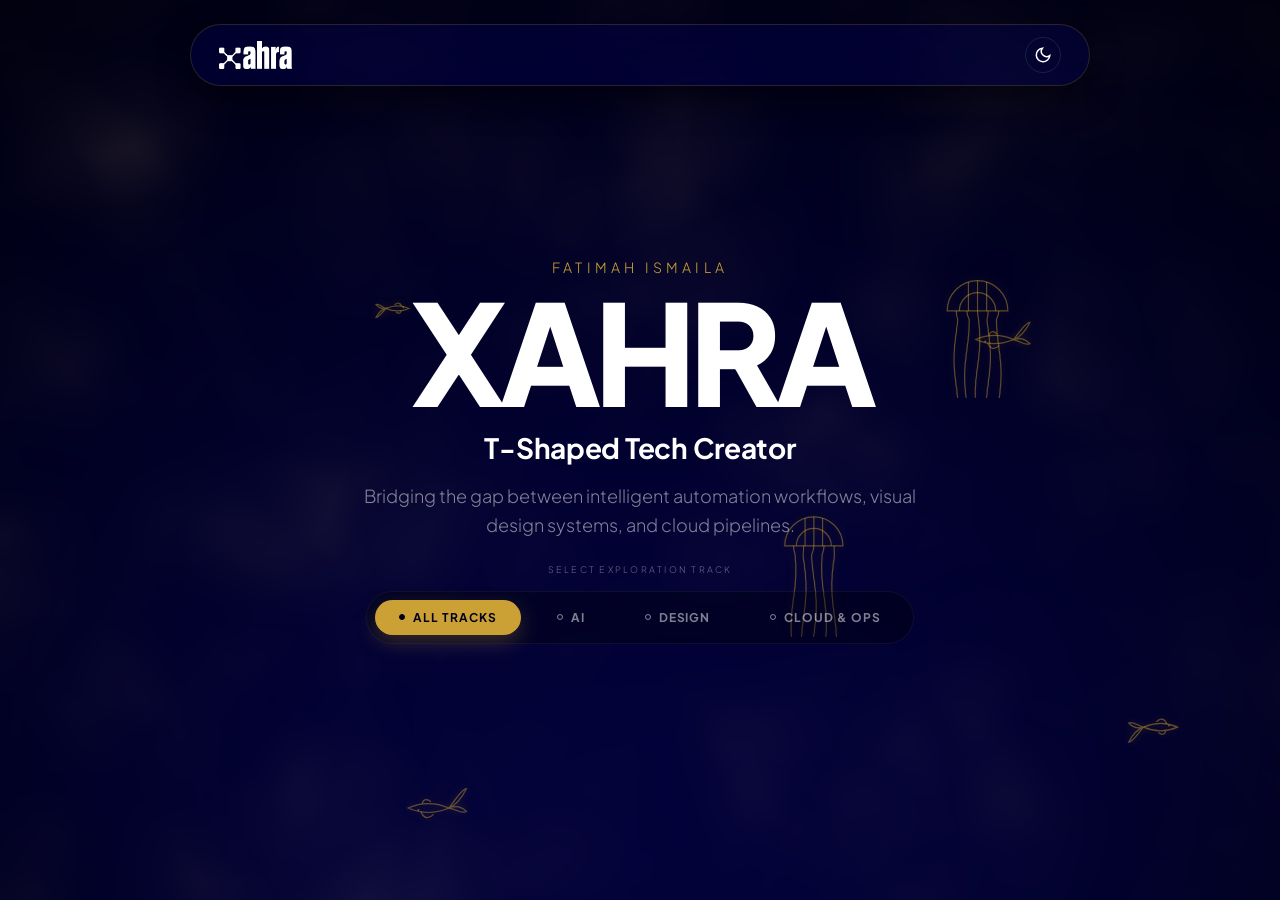
==== commit 9e817958: "Add favicon and update repository settings" ====
--- a/index.html
+++ b/index.html
@@ -4,6 +4,7 @@
   <meta charset="UTF-8">
   <meta name="viewport" content="width=device-width, initial-scale=1.0">
   <title>Xahra - One Pace at a Time</title>
+  <link rel="icon" type="image/png" href="favicon.png">
   
   <!-- Plus Jakarta Sans from Google Fonts -->
   <link rel="preconnect" href="https://fonts.googleapis.com">
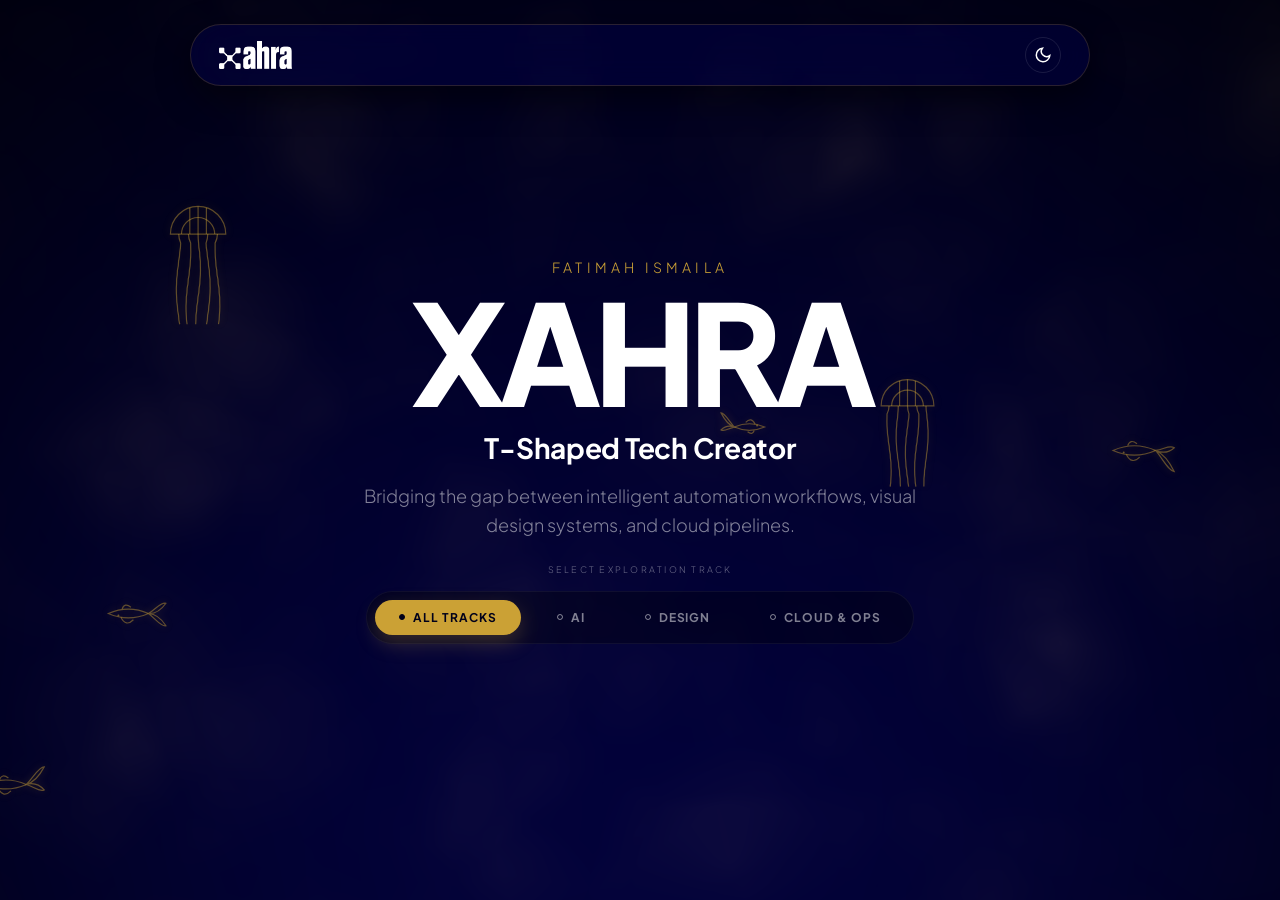
==== commit ff2ee9bc: "Fix case-sensitivity issue for Logo.png" ====
--- a/index.html
+++ b/index.html
@@ -19,7 +19,7 @@
   <!-- Preloader Screen -->
   <div id="preloader">
     <div class="preloader-box">
-      <img src="./Logo.png" id="preloader-logo" alt="Xahra Logo">
+      <img src="./logo.png" id="preloader-logo" alt="Xahra Logo">
     </div>
   </div>
 
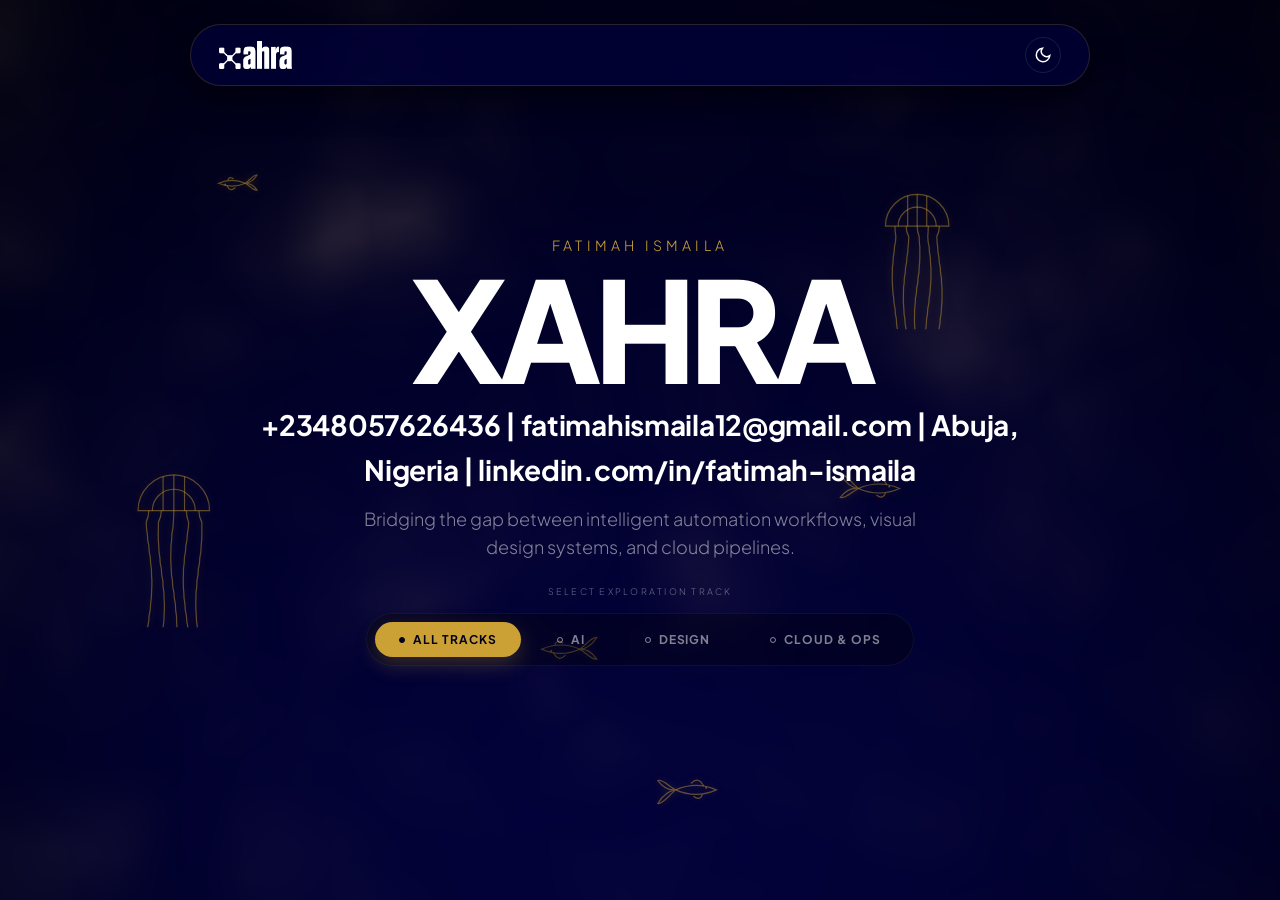
==== commit f17316bb: "chore: sync portfolio with ATS resume updates (dates, contact info, Campus Check project)" ====
--- a/index.html
+++ b/index.html
@@ -239,7 +239,7 @@
 
         <div class="education-timeline">
           <div class="edu-item card-glass">
-            <div class="edu-year">IN VIEW</div>
+            <div class="edu-year">2026</div>
             <div class="edu-content">
               <h3 class="edu-degree">MSc. Digital Transformation</h3>
               <p class="edu-institution">Nexford University</p>
@@ -247,7 +247,7 @@
           </div>
 
           <div class="edu-item card-glass">
-            <div class="edu-year">April 2026 — June 2026</div>
+            <div class="edu-year">2026</div>
             <div class="edu-content">
               <h3 class="edu-degree">ServiceNow RiseUp Program</h3>
               <p class="edu-institution">ServiceNow</p>
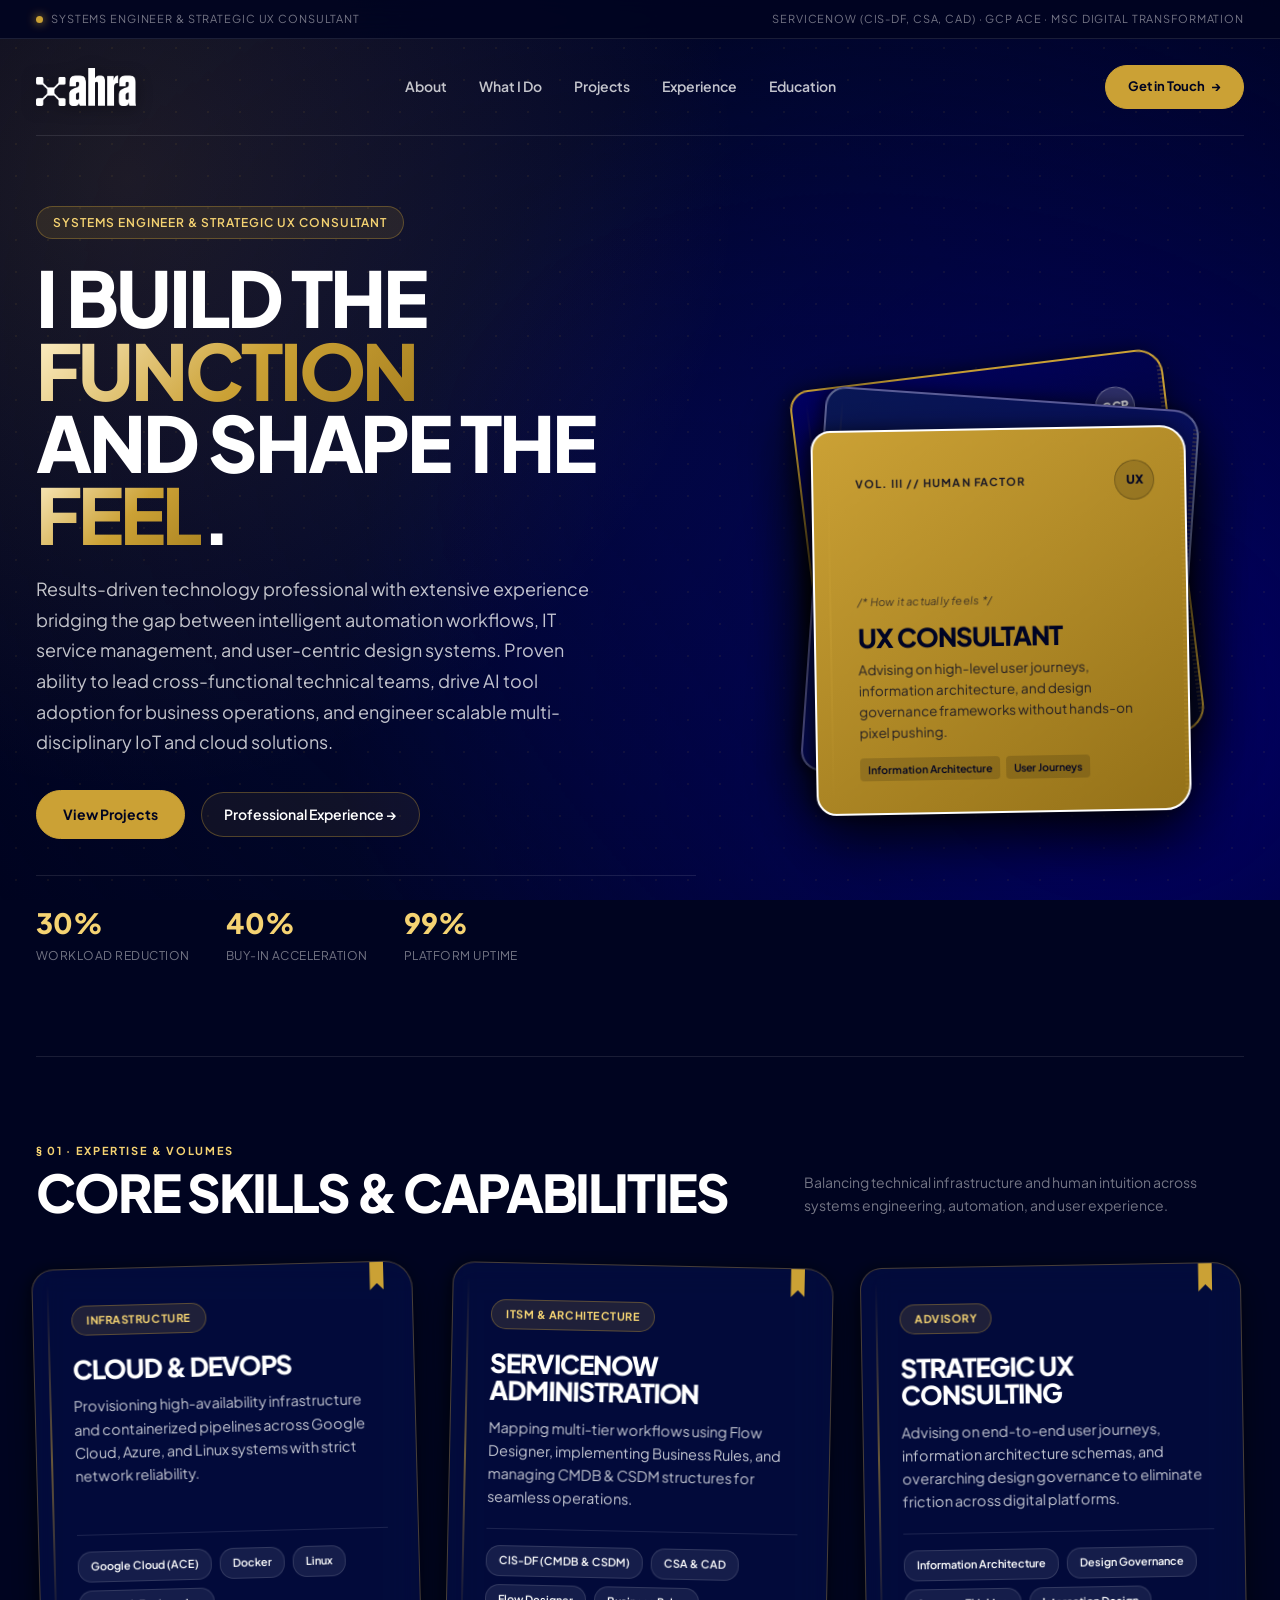
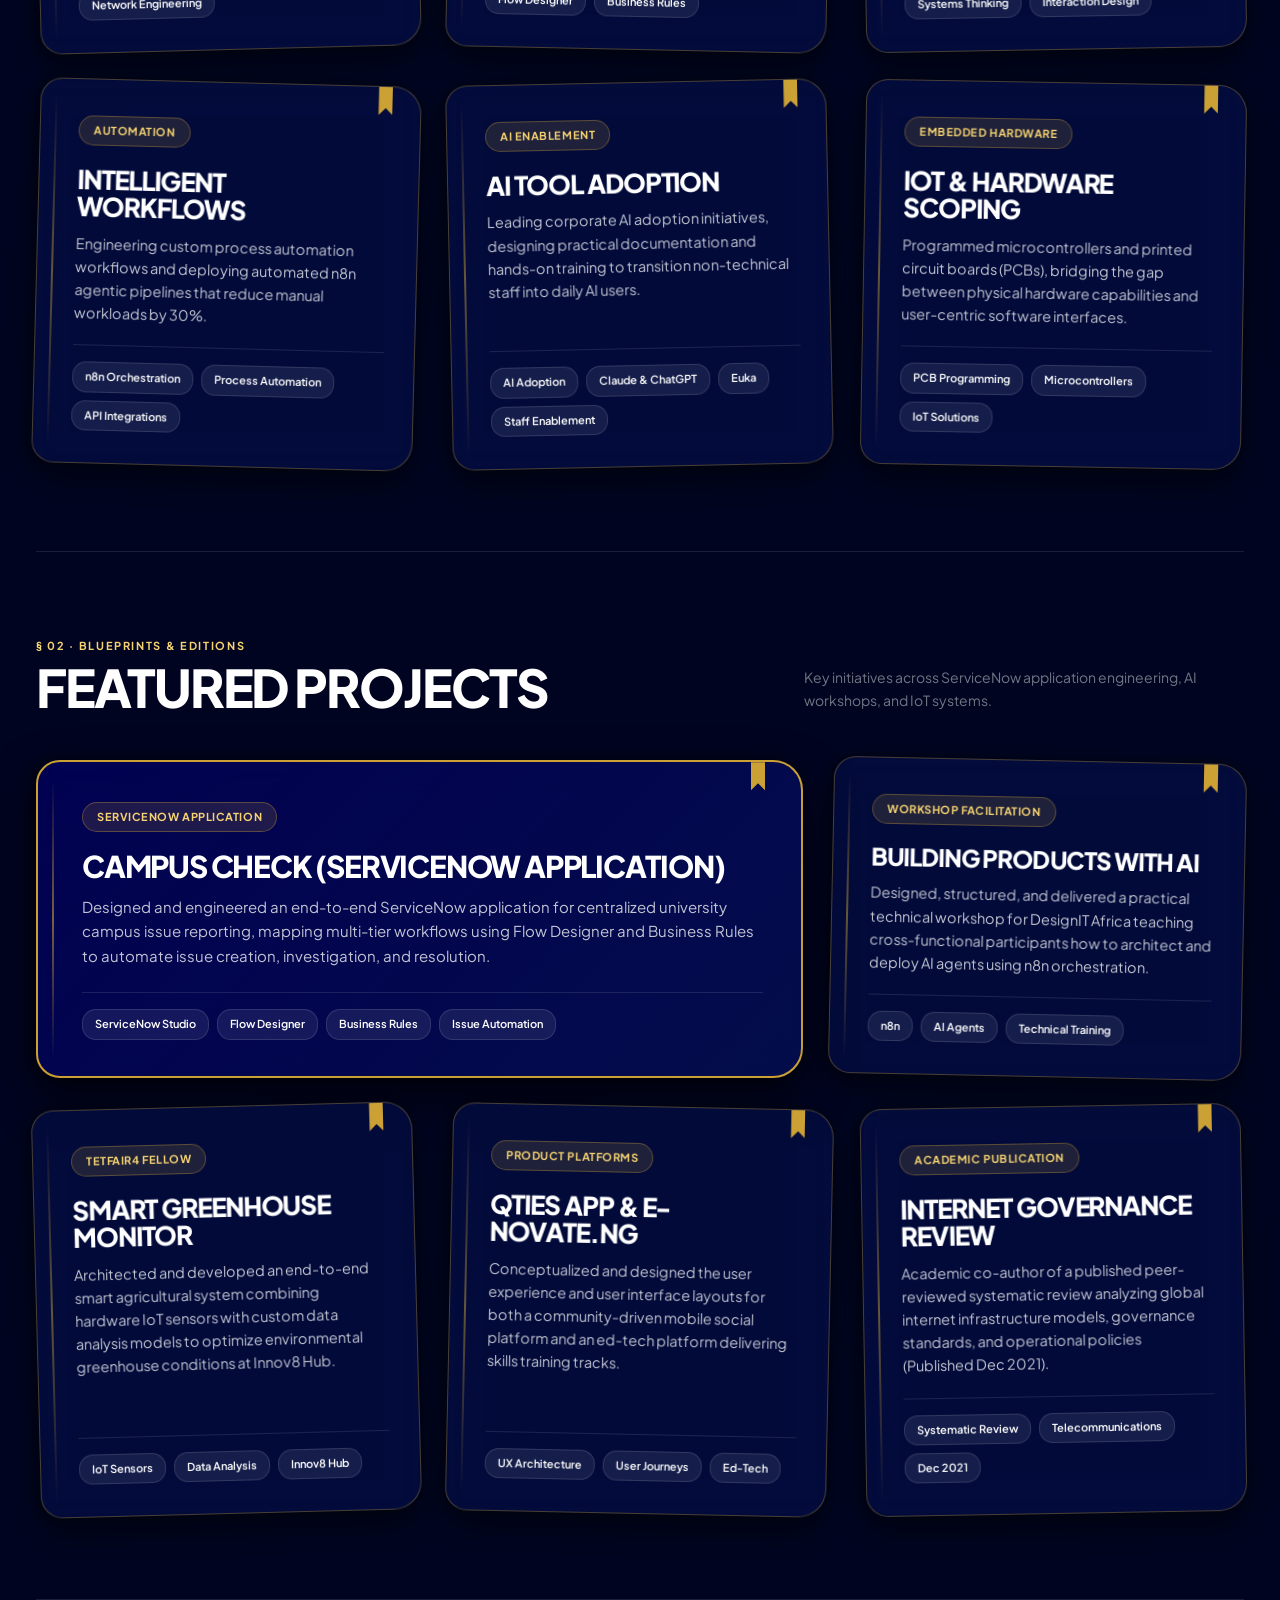
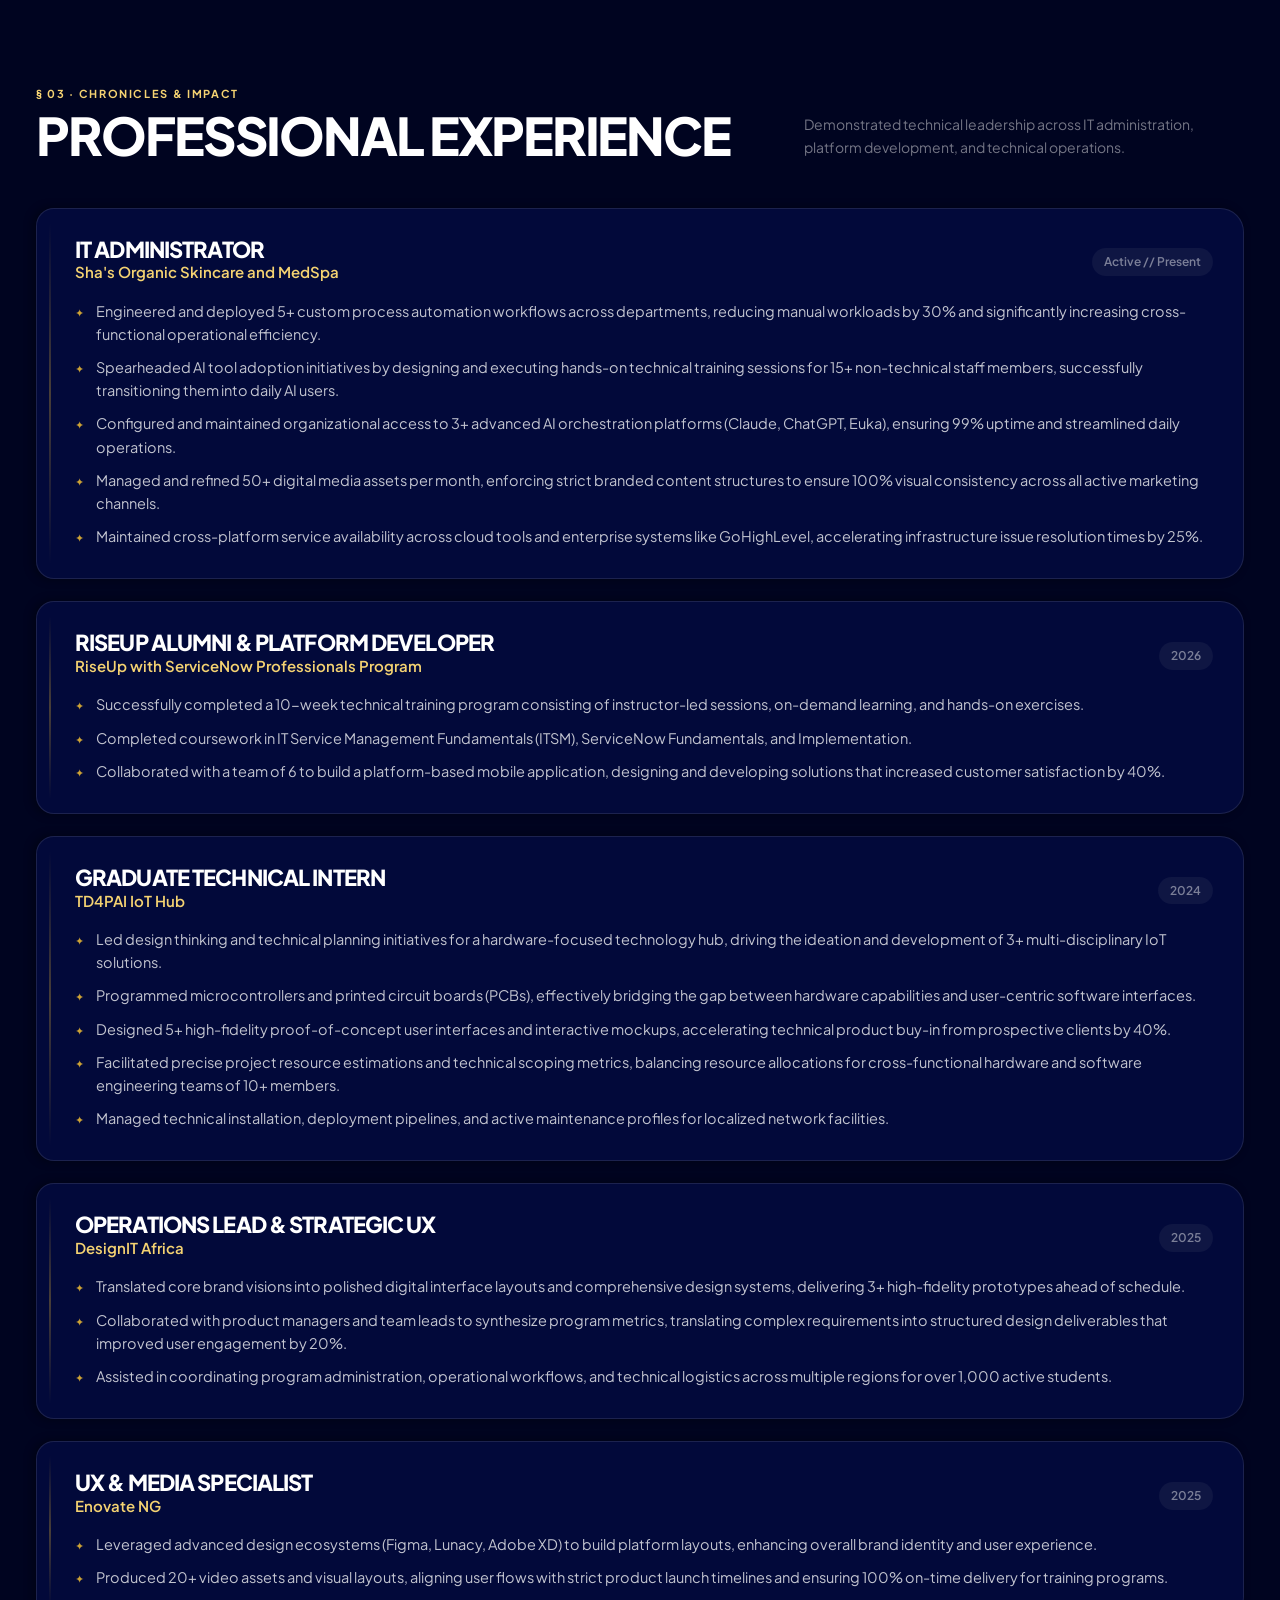
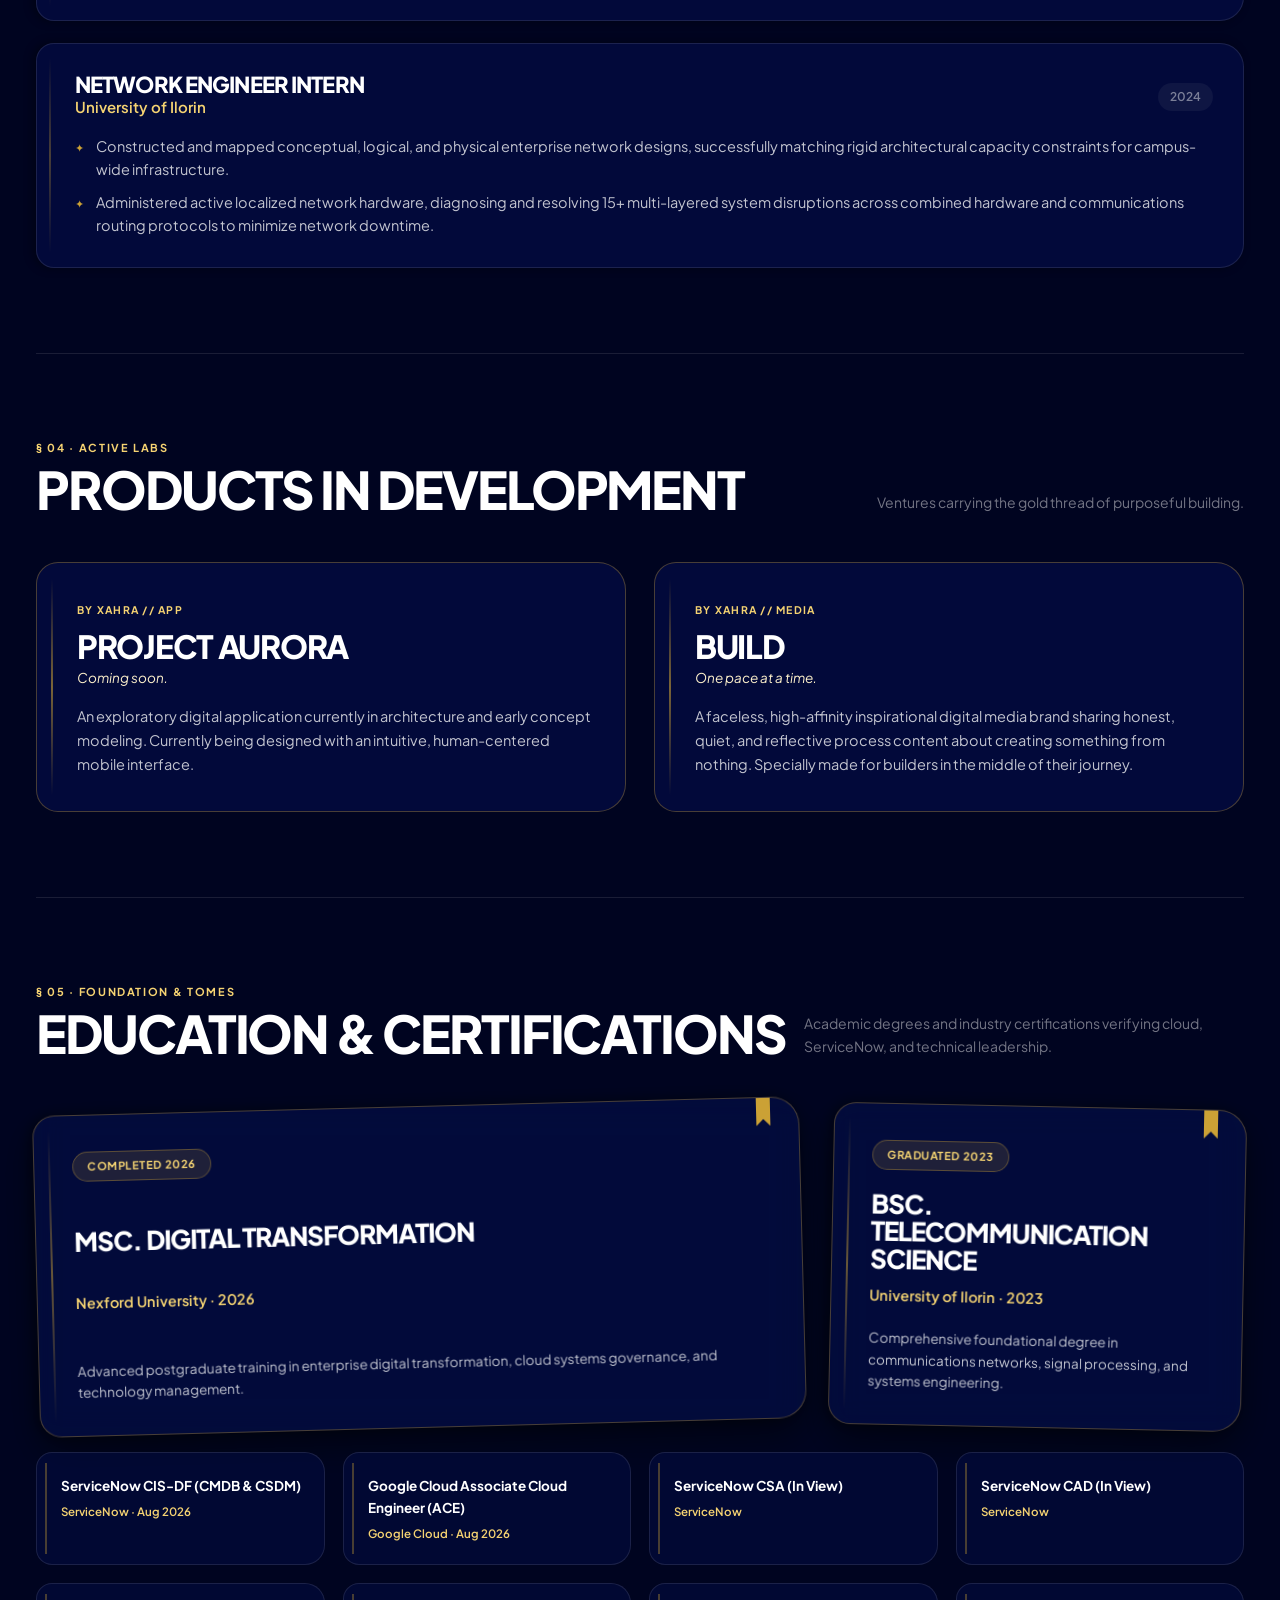
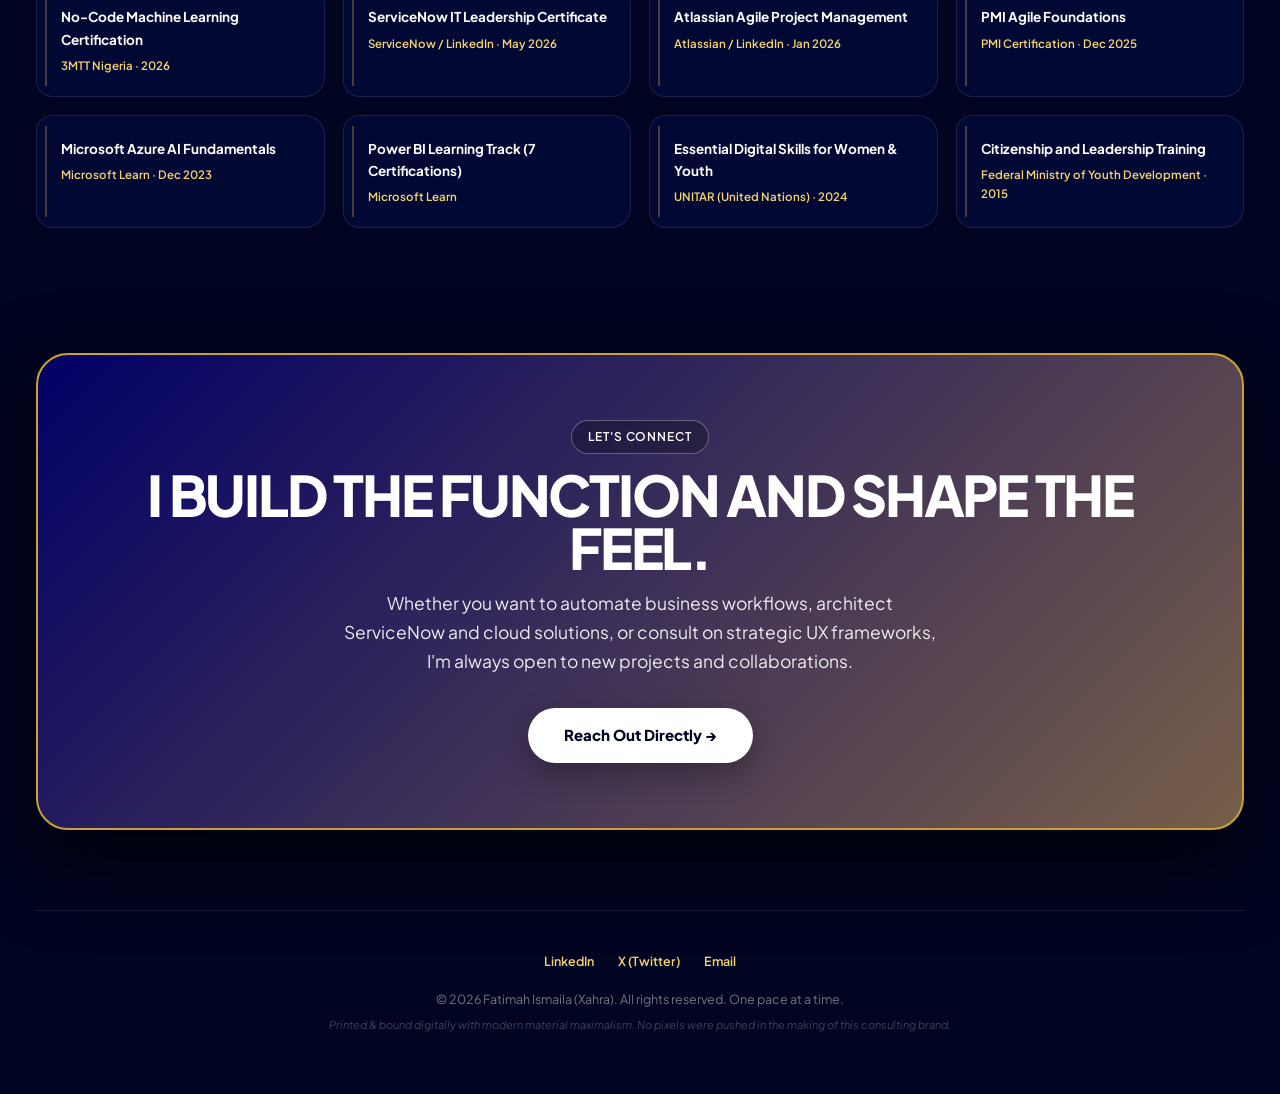
==== commit 892e0549: "Finalize portfolio: update white logo, refine Project Aurora copy, add bookish personality accents" ====
--- a/index.html
+++ b/index.html
@@ -3,361 +3,1445 @@
 <head>
   <meta charset="UTF-8">
   <meta name="viewport" content="width=device-width, initial-scale=1.0">
-  <title>Xahra - One Pace at a Time</title>
+  <title>Fatimah Ismaila (Xahra) — Books & Cards Edition</title>
   <link rel="icon" type="image/png" href="favicon.png">
   
-  <!-- Plus Jakarta Sans from Google Fonts -->
+  <!-- Original Fonts: Plus Jakarta Sans -->
   <link rel="preconnect" href="https://fonts.googleapis.com">
   <link rel="preconnect" href="https://fonts.gstatic.com" crossorigin>
-  <link href="https://fonts.googleapis.com/css2?family=Plus+Jakarta+Sans:ital,wght@0,300;0,400;0,500;0,700;0,800;1,300&display=swap" rel="stylesheet">
+  <link href="https://fonts.googleapis.com/css2?family=Plus+Jakarta+Sans:ital,wght@0,300;0,400;0,500;0,600;0,700;0,800;1,300;1,400&display=swap" rel="stylesheet">
   
-  <!-- External stylesheet -->
-  <link rel="stylesheet" href="style.css">
+  <style>
+    :root {
+      --navy-base: #010066;
+      --navy-night: #000420;
+      --navy-deep: #000938;
+      --navy-card: rgba(3, 12, 66, 0.78);
+      
+      --gold: #CBA135;
+      --gold-bright: #F5D372;
+      --gold-soft: #FFF2CD;
+      --gold-glow: rgba(203, 161, 53, 0.3);
+      --gold-border: rgba(203, 161, 53, 0.35);
+      
+      --white: #FFFFFF;
+      --text-muted: rgba(255, 255, 255, 0.76);
+      --text-dim: rgba(255, 255, 255, 0.45);
+      --border-subtle: rgba(255, 255, 255, 0.1);
+      
+      --font-main: 'Plus Jakarta Sans', sans-serif;
+      --transition-spring: all 0.55s cubic-bezier(0.2, 0.9, 0.25, 1);
+    }
+
+    * { margin: 0; padding: 0; box-sizing: border-box; }
+    html { scroll-behavior: smooth; }
+
+    body {
+      background-color: var(--navy-night);
+      color: var(--white);
+      font-family: var(--font-main);
+      overflow-x: hidden;
+      line-height: 1.65;
+    }
+
+    .display-font {
+      font-family: 'Plus Jakarta Sans', Impact, 'Arial Narrow', sans-serif;
+      font-weight: 800;
+      text-transform: uppercase;
+      letter-spacing: -0.04em;
+      line-height: 0.94;
+    }
+
+    /* Ambient Background Layer with Subtle Bookish / Grid Texture */
+    .ambient-bg {
+      position: fixed;
+      inset: 0;
+      background: 
+        radial-gradient(circle at 10% 20%, rgba(203, 161, 53, 0.14) 0%, transparent 45%),
+        radial-gradient(circle at 90% 80%, rgba(1, 0, 102, 0.95) 0%, transparent 60%),
+        radial-gradient(circle at 50% 50%, rgba(3, 12, 66, 0.6) 0%, transparent 100%);
+      pointer-events: none;
+      z-index: 0;
+    }
+
+    .grid-mesh {
+      position: fixed;
+      inset: 0;
+      background-image: radial-gradient(circle, rgba(203, 161, 53, 0.12) 1px, transparent 1.5px);
+      background-size: 32px 32px;
+      pointer-events: none;
+      opacity: 0.65;
+      z-index: 1;
+    }
+
+    .container {
+      max-width: 1360px;
+      margin: 0 auto;
+      padding: 0 36px;
+      position: relative;
+      z-index: 10;
+    }
+
+    /* Top Status Bar */
+    .status-bar {
+      background: rgba(0, 4, 32, 0.88);
+      border-bottom: 1px solid var(--border-subtle);
+      backdrop-filter: blur(14px);
+      font-size: 11px;
+      letter-spacing: 0.08em;
+      text-transform: uppercase;
+      color: var(--text-dim);
+      padding: 10px 0;
+      position: sticky;
+      top: 0;
+      z-index: 100;
+    }
+    .status-inner {
+      display: flex;
+      justify-content: space-between;
+      align-items: center;
+      flex-wrap: wrap;
+      gap: 12px;
+    }
+    .status-pill {
+      display: flex;
+      align-items: center;
+      gap: 8px;
+    }
+    .pulse-dot {
+      width: 7px;
+      height: 7px;
+      border-radius: 50%;
+      background: var(--gold);
+      box-shadow: 0 0 10px var(--gold);
+      animation: pulse-dot-anim 2s infinite ease-in-out;
+    }
+    @keyframes pulse-dot-anim {
+      0%, 100% { opacity: 1; transform: scale(1); }
+      50% { opacity: 0.4; transform: scale(0.8); }
+    }
+
+    /* Navigation */
+    nav {
+      display: flex;
+      justify-content: space-between;
+      align-items: center;
+      padding: 26px 0;
+      border-bottom: 1px solid var(--border-subtle);
+    }
+    .brand-mark {
+      display: inline-flex;
+      align-items: center;
+      text-decoration: none;
+    }
+    .brand-logo-img {
+      height: 38px;
+      width: auto;
+      object-fit: contain;
+      transition: var(--transition-spring);
+      filter: drop-shadow(0 2px 8px rgba(0, 0, 0, 0.4));
+    }
+    .brand-logo-img:hover {
+      transform: scale(1.06);
+      filter: drop-shadow(0 0 14px rgba(203, 161, 53, 0.5));
+    }
+    .nav-links {
+      display: flex;
+      gap: 32px;
+      list-style: none;
+      font-size: 14px;
+      font-weight: 600;
+    }
+    .nav-links a {
+      color: var(--text-muted);
+      text-decoration: none;
+      transition: color 0.3s;
+    }
+    .nav-links a:hover { color: var(--gold-bright); }
+    .btn-contact {
+      background: var(--gold);
+      color: var(--navy-night);
+      font-weight: 700;
+      font-size: 13px;
+      padding: 10px 22px;
+      border-radius: 40px;
+      text-decoration: none;
+      transition: var(--transition-spring);
+      border: 1px solid var(--gold);
+      display: inline-flex;
+      align-items: center;
+      gap: 6px;
+    }
+    .btn-contact:hover {
+      background: var(--white);
+      border-color: var(--white);
+      box-shadow: 0 0 25px rgba(255, 255, 255, 0.4);
+      transform: translateY(-2px);
+    }
+
+    /* Hero */
+    .hero {
+      padding: 70px 0 90px;
+      display: grid;
+      grid-template-columns: 1.15fr 0.85fr;
+      gap: 60px;
+      align-items: center;
+    }
+    .hero-eyebrow {
+      display: inline-flex;
+      align-items: center;
+      gap: 10px;
+      padding: 6px 16px;
+      border-radius: 30px;
+      background: rgba(203, 161, 53, 0.12);
+      border: 1px solid var(--gold-border);
+      font-size: 12px;
+      font-weight: 600;
+      color: var(--gold-bright);
+      margin-bottom: 22px;
+      text-transform: uppercase;
+      letter-spacing: 0.08em;
+    }
+    .hero-title {
+      font-size: clamp(48px, 6vw, 82px);
+      margin-bottom: 24px;
+    }
+    .gold-foil {
+      color: var(--gold);
+      background: linear-gradient(135deg, #FFF2CD 0%, #CBA135 55%, #A88120 100%);
+      -webkit-background-clip: text;
+      -webkit-text-fill-color: transparent;
+    }
+    .hero-summary {
+      font-size: 18px;
+      color: var(--text-muted);
+      margin-bottom: 32px;
+      max-width: 580px;
+      line-height: 1.7;
+    }
+    .hero-actions {
+      display: flex;
+      gap: 16px;
+      align-items: center;
+      margin-bottom: 36px;
+      flex-wrap: wrap;
+    }
+    .btn-outline {
+      border: 1px solid var(--gold-border);
+      background: rgba(203, 161, 53, 0.08);
+      color: var(--white);
+      padding: 10px 22px;
+      border-radius: 40px;
+      font-size: 14px;
+      font-weight: 600;
+      text-decoration: none;
+      transition: var(--transition-spring);
+    }
+    .btn-outline:hover {
+      border-color: var(--gold);
+      background: rgba(203, 161, 53, 0.2);
+    }
+
+    .hero-metrics {
+      display: flex;
+      gap: 36px;
+      padding-top: 24px;
+      border-top: 1px solid var(--border-subtle);
+    }
+    .metric-val {
+      font-size: 28px;
+      font-weight: 800;
+      color: var(--gold-bright);
+    }
+    .metric-label {
+      font-size: 12px;
+      color: var(--text-dim);
+      text-transform: uppercase;
+      letter-spacing: 0.04em;
+    }
+
+    /* ── BOOK-CARD HYBRID HERO STACK (SPINE + TACTILE COVER) ── */
+    .deck-viewport {
+      position: relative;
+      height: 520px;
+      display: flex;
+      align-items: center;
+      justify-content: center;
+      perspective: 1400px;
+    }
+    .book-card {
+      position: absolute;
+      width: 375px;
+      min-height: 385px;
+      border-radius: 20px 26px 26px 20px; /* Book cover rounded edge */
+      padding: 32px 30px 32px 42px; /* Extra left padding for the book spine crease */
+      box-shadow: 
+        -4px 0 15px rgba(0, 0, 0, 0.5), /* Spine shadow */
+        0 25px 60px rgba(0, 0, 0, 0.7);
+      transition: all 0.6s cubic-bezier(0.2, 0.9, 0.25, 1);
+      display: flex;
+      flex-direction: column;
+      justify-content: space-between;
+      cursor: pointer;
+      backdrop-filter: blur(18px);
+      user-select: none;
+    }
+
+    /* Tactile Book Spine Crease on Left Edge */
+    .book-card::before {
+      content: '';
+      position: absolute;
+      left: 14px;
+      top: 12px;
+      bottom: 12px;
+      width: 2px;
+      background: linear-gradient(to bottom, transparent, rgba(203, 161, 53, 0.5), transparent);
+      opacity: 0.75;
+      border-radius: 2px;
+    }
+    /* Gilded Page Edge Effect on Right Edge */
+    .book-card::after {
+      content: '';
+      position: absolute;
+      right: 0;
+      top: 16px;
+      bottom: 16px;
+      width: 4px;
+      background: repeating-linear-gradient(to bottom, rgba(203, 161, 53, 0.4) 0px, rgba(203, 161, 53, 0.4) 2px, transparent 2px, transparent 4px);
+      border-radius: 0 4px 4px 0;
+      opacity: 0.5;
+    }
+
+    /* Normal stacked state */
+    .card-systems {
+      background: linear-gradient(145deg, #010066 0%, #020729 100%);
+      border: 2px solid var(--gold);
+      transform: rotate(-7deg) translateY(-25px);
+      z-index: 1;
+    }
+    .card-servicenow {
+      background: linear-gradient(145deg, #091754 0%, #010066 100%);
+      border: 2px solid rgba(255, 255, 255, 0.35);
+      transform: rotate(4deg) translateY(5px);
+      z-index: 2;
+    }
+    .card-ux {
+      background: linear-gradient(145deg, #CBA135 0%, #947118 100%);
+      color: #000424;
+      border: 2.5px solid #FFFFFF;
+      transform: rotate(-1deg) translateY(35px);
+      z-index: 3;
+    }
+
+    /* ULTRA WIDE-SPREAD FAN-OUT: Full text & badge visibility */
+    .deck-viewport:hover .card-systems {
+      transform: rotate(-16deg) translate(-210px, -50px) scale(0.96);
+      border-color: #FFFFFF;
+      box-shadow: 0 30px 70px rgba(1, 0, 102, 0.9);
+      z-index: 10;
+    }
+    .deck-viewport:hover .card-servicenow {
+      transform: rotate(16deg) translate(210px, -20px) scale(0.96);
+      border-color: var(--gold-bright);
+      box-shadow: 0 30px 70px rgba(0, 0, 0, 0.8);
+      z-index: 11;
+    }
+    .deck-viewport:hover .card-ux {
+      transform: rotate(0deg) translateY(75px) scale(1.02);
+      box-shadow: 0 40px 90px rgba(203, 161, 53, 0.35);
+      z-index: 12;
+    }
+
+    /* Individual Card Hover Elevation */
+    .deck-viewport .book-card:hover {
+      z-index: 30 !important;
+      transform: scale(1.08) translateY(0) rotate(0deg) !important;
+      box-shadow: 0 35px 85px rgba(203, 161, 53, 0.3) !important;
+    }
+
+    .card-top {
+      display: flex;
+      justify-content: space-between;
+      align-items: center;
+    }
+    .card-category {
+      font-size: 11px;
+      font-weight: 700;
+      letter-spacing: 0.1em;
+      text-transform: uppercase;
+      opacity: 0.85;
+    }
+    .card-seal {
+      width: 40px;
+      height: 40px;
+      border-radius: 50%;
+      background: rgba(255, 255, 255, 0.18);
+      display: flex;
+      align-items: center;
+      justify-content: center;
+      font-weight: 800;
+      font-size: 12px;
+      border: 1px solid rgba(255, 255, 255, 0.3);
+    }
+    .card-title {
+      font-size: 26px;
+      margin: 14px 0 10px;
+    }
+    .card-meta {
+      font-size: 13.5px;
+      line-height: 1.55;
+      opacity: 0.9;
+    }
+    .card-tags {
+      display: flex;
+      flex-wrap: wrap;
+      gap: 6px;
+      margin-top: 14px;
+    }
+    .volume-annotation {
+      font-size: 11px;
+      font-style: italic;
+      color: var(--gold-bright);
+      opacity: 0.85;
+      display: block;
+      margin-bottom: 4px;
+      letter-spacing: 0.02em;
+    }
+    .card-mini-tag {
+      font-size: 10.5px;
+      padding: 3px 8px;
+      border-radius: 4px;
+      background: rgba(0, 0, 0, 0.25);
+      font-weight: 600;
+    }
+
+    /* ── SECTION COMMON STYLING ── */
+    .section {
+      padding: 85px 0;
+      border-top: 1px solid var(--border-subtle);
+    }
+    .section-header {
+      display: flex;
+      justify-content: space-between;
+      align-items: flex-end;
+      margin-bottom: 48px;
+      flex-wrap: wrap;
+      gap: 16px;
+    }
+    .section-tag {
+      font-size: 11px;
+      font-weight: 700;
+      color: var(--gold-bright);
+      letter-spacing: 0.15em;
+      text-transform: uppercase;
+      margin-bottom: 8px;
+    }
+    .section-title {
+      font-size: clamp(34px, 4.5vw, 52px);
+    }
+
+    /* ── TACTILE BOOK-CARD GRID WITH SPACIOUS HEADROOM & RIBBON BOOKMARKS ── */
+    .book-shelf-grid {
+      display: grid;
+      grid-template-columns: repeat(3, 1fr);
+      gap: 32px;
+    }
+    .book-volume-card {
+      background: var(--navy-card);
+      border: 1.5px solid var(--gold-border);
+      border-radius: 22px 28px 28px 22px; /* Book cover profile */
+      padding: 36px 30px 32px 38px;
+      backdrop-filter: blur(16px);
+      transition: var(--transition-spring);
+      display: flex;
+      flex-direction: column;
+      justify-content: space-between;
+      position: relative;
+      overflow: hidden;
+      cursor: pointer;
+      box-shadow: -3px 0 12px rgba(0, 0, 0, 0.4), 0 15px 35px rgba(0, 0, 0, 0.5);
+    }
+    /* Left Spine Accent */
+    .book-volume-card::before {
+      content: '';
+      position: absolute;
+      left: 14px;
+      top: 14px;
+      bottom: 14px;
+      width: 2px;
+      background: linear-gradient(to bottom, transparent, var(--gold), transparent);
+      opacity: 0.5;
+    }
+    /* Ribbon Bookmark on Top Right */
+    .ribbon-bookmark {
+      position: absolute;
+      top: 0;
+      right: 28px;
+      width: 14px;
+      height: 28px;
+      background: var(--gold);
+      clip-path: polygon(0 0, 100% 0, 100% 100%, 50% 75%, 0 100%);
+      box-shadow: 0 4px 8px rgba(0, 0, 0, 0.4);
+      transition: height 0.3s ease;
+    }
+    .book-volume-card:hover .ribbon-bookmark {
+      height: 38px;
+      background: var(--gold-bright);
+    }
+
+    /* Book-Stack Angled Resting State */
+    .book-volume-card:nth-child(1) { transform: rotate(-1.5deg); }
+    .book-volume-card:nth-child(2) { transform: rotate(1.2deg); }
+    .book-volume-card:nth-child(3) { transform: rotate(-1deg); }
+    .book-volume-card:nth-child(4) { transform: rotate(1.5deg); }
+    .book-volume-card:nth-child(5) { transform: rotate(-1.2deg); }
+    .book-volume-card:nth-child(6) { transform: rotate(1deg); }
+
+    .book-volume-card:hover {
+      transform: translateY(-10px) rotate(0deg) scale(1.02);
+      border-color: var(--gold);
+      box-shadow: 0 25px 50px rgba(203, 161, 53, 0.22);
+    }
+
+    /* FIXED BADGE HEADROOM & FIT: Clean breathing room from title, no stretching */
+    .card-badge-pill {
+      font-size: 11px;
+      font-weight: 700;
+      color: var(--gold-bright);
+      background: rgba(203, 161, 53, 0.15);
+      border: 1px solid var(--gold-border);
+      padding: 5px 14px;
+      border-radius: 20px;
+      display: inline-flex;
+      align-self: flex-start;
+      width: fit-content;
+      max-width: fit-content;
+      margin-bottom: 20px;
+      letter-spacing: 0.05em;
+    }
+    .book-volume-card h3 {
+      font-size: 26px;
+      margin-bottom: 12px;
+      line-height: 1.05;
+    }
+    .book-volume-card p {
+      color: var(--text-muted);
+      font-size: 14.5px;
+      margin-bottom: 20px;
+      line-height: 1.6;
+    }
+    .pills-row {
+      display: flex;
+      flex-wrap: wrap;
+      gap: 8px;
+      border-top: 1px solid var(--border-subtle);
+      padding-top: 16px;
+    }
+    .pill {
+      font-size: 11px;
+      font-weight: 600;
+      color: var(--white);
+      background: rgba(255, 255, 255, 0.08);
+      border: 1px solid rgba(255, 255, 255, 0.12);
+      padding: 5px 12px;
+      border-radius: 14px;
+      transition: var(--transition-spring);
+    }
+    .pill:hover {
+      background: rgba(203, 161, 53, 0.2);
+      border-color: var(--gold);
+      color: var(--gold-bright);
+    }
+
+    /* ── FEATURED PROJECTS: BOOK VOLUME SPLIT ── */
+    .featured-grid {
+      display: grid;
+      grid-template-columns: 1.3fr 0.7fr;
+      gap: 28px;
+      margin-bottom: 28px;
+    }
+    .featured-volume {
+      background: linear-gradient(135deg, rgba(1, 0, 102, 0.7) 0%, rgba(4, 14, 79, 0.92) 100%);
+      border: 2px solid var(--gold);
+      border-radius: 24px 30px 30px 24px;
+      padding: 40px 38px 36px 44px;
+      backdrop-filter: blur(16px);
+      display: flex;
+      flex-direction: column;
+      justify-content: space-between;
+      position: relative;
+      overflow: hidden;
+      transition: var(--transition-spring);
+      box-shadow: -4px 0 15px rgba(0, 0, 0, 0.5), 0 20px 45px rgba(0, 0, 0, 0.6);
+    }
+    .featured-volume::before {
+      content: '';
+      position: absolute;
+      left: 14px;
+      top: 16px;
+      bottom: 16px;
+      width: 2px;
+      background: linear-gradient(to bottom, transparent, var(--gold), transparent);
+      opacity: 0.6;
+    }
+    .featured-volume:hover {
+      transform: translateY(-6px);
+      box-shadow: 0 25px 55px rgba(203, 161, 53, 0.22);
+    }
+
+    /* ── EXPERIENCE TIMELINE (FOLIO / CHRONICLES) ── */
+    .experience-stack {
+      display: flex;
+      flex-direction: column;
+      gap: 22px;
+    }
+    .folio-card {
+      background: var(--navy-card);
+      border: 1.5px solid var(--border-subtle);
+      border-radius: 18px 24px 24px 18px;
+      padding: 30px 30px 30px 38px;
+      position: relative;
+      transition: var(--transition-spring);
+      box-shadow: -3px 0 10px rgba(0, 0, 0, 0.4);
+    }
+    .folio-card::before {
+      content: '';
+      position: absolute;
+      left: 12px;
+      top: 14px;
+      bottom: 14px;
+      width: 2px;
+      background: linear-gradient(to bottom, transparent, var(--gold-border), transparent);
+    }
+    .folio-card:hover {
+      border-color: var(--gold-border);
+      transform: translateX(8px);
+      box-shadow: 0 15px 35px rgba(203, 161, 53, 0.15);
+    }
+    .exp-header {
+      display: flex;
+      justify-content: space-between;
+      align-items: center;
+      margin-bottom: 12px;
+      flex-wrap: wrap;
+      gap: 8px;
+    }
+    .exp-role {
+      font-size: 22px;
+      color: var(--white);
+    }
+    .exp-company {
+      color: var(--gold-bright);
+      font-weight: 600;
+      font-size: 15px;
+    }
+    .exp-period {
+      font-size: 12px;
+      font-weight: 600;
+      color: var(--text-dim);
+      background: rgba(255, 255, 255, 0.05);
+      padding: 4px 12px;
+      border-radius: 20px;
+    }
+    .exp-bullets {
+      list-style: none;
+      margin-top: 14px;
+      display: flex;
+      flex-direction: column;
+      gap: 10px;
+    }
+    .exp-bullets li {
+      font-size: 14.5px;
+      color: var(--text-muted);
+      display: flex;
+      align-items: flex-start;
+      gap: 12px;
+      line-height: 1.6;
+    }
+    .exp-bullets li::before {
+      content: '✦';
+      color: var(--gold);
+      font-size: 11px;
+      margin-top: 4px;
+    }
+
+    /* ── ACTIVE LABS (SABI & BUILD) ── */
+    .labs-grid {
+      display: grid;
+      grid-template-columns: 1fr 1fr;
+      gap: 28px;
+    }
+    .lab-volume {
+      background: var(--navy-card);
+      border: 1.5px solid var(--gold-border);
+      border-radius: 22px 28px 28px 22px;
+      padding: 38px 32px 34px 40px;
+      position: relative;
+      transition: var(--transition-spring);
+    }
+    .lab-volume::before {
+      content: '';
+      position: absolute;
+      left: 14px;
+      top: 16px;
+      bottom: 16px;
+      width: 2px;
+      background: linear-gradient(to bottom, transparent, var(--gold), transparent);
+      opacity: 0.6;
+    }
+    .lab-volume:hover {
+      border-color: var(--gold);
+      box-shadow: 0 20px 45px var(--gold-glow);
+      transform: translateY(-6px);
+    }
+    .lab-tag {
+      font-size: 10.5px;
+      letter-spacing: 0.12em;
+      color: var(--gold-bright);
+      text-transform: uppercase;
+      font-weight: 700;
+      margin-bottom: 12px;
+    }
+    .lab-title {
+      font-size: 32px;
+      margin-bottom: 6px;
+    }
+    .lab-slogan {
+      font-size: 13.5px;
+      color: var(--gold-soft);
+      font-style: italic;
+      margin-bottom: 16px;
+    }
+    .lab-desc {
+      color: var(--text-muted);
+      font-size: 14.5px;
+      line-height: 1.65;
+    }
+
+    /* ── CREDENTIALS & ACADEMIC BASE ── */
+    .creds-grid {
+      display: grid;
+      grid-template-columns: repeat(4, 1fr);
+      gap: 18px;
+    }
+    .cred-tome {
+      background: rgba(3, 12, 66, 0.6);
+      border: 1px solid var(--border-subtle);
+      border-radius: 16px 20px 20px 16px;
+      padding: 22px 18px 20px 24px;
+      position: relative;
+      transition: var(--transition-spring);
+    }
+    .cred-tome::before {
+      content: '';
+      position: absolute;
+      left: 8px;
+      top: 10px;
+      bottom: 10px;
+      width: 2px;
+      background: var(--gold-border);
+    }
+    .cred-tome:hover {
+      border-color: var(--gold);
+      background: rgba(203, 161, 53, 0.1);
+      transform: translateY(-3px);
+    }
+    .cred-title {
+      font-size: 13.5px;
+      font-weight: 700;
+      margin-bottom: 6px;
+    }
+    .cred-issuer {
+      font-size: 11.5px;
+      color: var(--gold-bright);
+      font-weight: 600;
+    }
+
+    /* CTA Banner */
+    .cta-banner {
+      background: linear-gradient(135deg, #010066 0%, #CBA135 170%);
+      border: 2px solid var(--gold);
+      border-radius: 32px;
+      padding: 65px 44px;
+      text-align: center;
+      margin: 40px 0 80px;
+      box-shadow: 0 30px 80px rgba(0, 0, 0, 0.7);
+    }
+    .cta-banner h2 {
+      font-size: clamp(34px, 4.5vw, 56px);
+      margin-bottom: 16px;
+    }
+    .cta-banner p {
+      max-width: 600px;
+      margin: 0 auto 32px;
+      font-size: 17.5px;
+      color: rgba(255, 255, 255, 0.9);
+    }
+    .btn-cta-white {
+      background: var(--white);
+      color: var(--navy-night);
+      font-weight: 800;
+      font-size: 15px;
+      padding: 15px 36px;
+      border-radius: 40px;
+      text-decoration: none;
+      display: inline-block;
+      transition: var(--transition-spring);
+      box-shadow: 0 10px 30px rgba(0, 0, 0, 0.3);
+    }
+    .btn-cta-white:hover {
+      background: var(--gold);
+      color: var(--white);
+      transform: scale(1.04);
+      box-shadow: 0 15px 40px rgba(203, 161, 53, 0.4);
+    }
+
+    /* Footer */
+    footer {
+      border-top: 1px solid var(--border-subtle);
+      padding: 40px 0 60px;
+      text-align: center;
+      font-size: 12.5px;
+      color: var(--text-dim);
+    }
+    .footer-links {
+      display: flex;
+      justify-content: center;
+      gap: 24px;
+      margin-bottom: 18px;
+    }
+    .footer-links a {
+      color: var(--gold-bright);
+      text-decoration: none;
+      font-weight: 600;
+    }
+
+    @media (max-width: 1100px) {
+      .hero { grid-template-columns: 1fr; }
+      .book-shelf-grid { grid-template-columns: 1fr; }
+      .featured-grid { grid-template-columns: 1fr; }
+      .labs-grid { grid-template-columns: 1fr; }
+      .creds-grid { grid-template-columns: repeat(2, 1fr); }
+      .deck-viewport { height: 460px; }
+      .book-card { width: 325px; min-height: 350px; }
+      .deck-viewport:hover .card-systems { transform: rotate(-10deg) translate(-80px, -35px) scale(0.96); }
+      .deck-viewport:hover .card-servicenow { transform: rotate(10deg) translate(80px, -15px) scale(0.96); }
+      .deck-viewport:hover .card-ux { transform: rotate(0deg) translateY(45px) scale(1.02); }
+    }
+  </style>
 </head>
-<body class="dark-theme exploration-mode">
-
-  <!-- Preloader Screen -->
-  <div id="preloader">
-    <div class="preloader-box">
-      <img src="./logo.png" id="preloader-logo" alt="Xahra Logo">
+<body>
+
+  <div class="ambient-bg"></div>
+  <div class="grid-mesh"></div>
+
+  <!-- Status Bar -->
+  <div class="status-bar">
+    <div class="container status-inner">
+      <div class="status-pill">
+        <span class="pulse-dot"></span>
+        <span>Systems Engineer &amp; Strategic UX Consultant</span>
+      </div>
+      <div class="status-pill">
+        <span>ServiceNow (CIS-DF, CSA, CAD) · GCP ACE · MSc Digital Transformation</span>
+      </div>
     </div>
   </div>
 
-  <!-- Background Layer (WebGL Caustics) -->
-  <canvas id="caustic-canvas"></canvas>
-  
-  <!-- Bubble Particle Layer -->
-  <canvas id="bubble-canvas"></canvas>
-
-  <!-- Interactive Water Ripple Layer -->
-  <canvas id="ripple-canvas"></canvas>
-
-  <!-- Depth Indicator -->
-  <div class="depth-indicator">
-    <div class="depth-line"></div>
-    <div class="depth-marker">
-      <span class="depth-label">DEPTH</span>
-      <span class="depth-value" id="depth-val">0m</span>
-    </div>
-  </div>
-
-  <!-- Main Website Container -->
-  <div class="site-container">
-
-    <!-- Floating Pill Navigation -->
-    <nav class="pill-nav">
-      <a href="#" class="nav-brand">
-        <img src="./logo-dark.png" id="nav-logo" class="logo-image" alt="Xahra Logo">
+  <div class="container">
+
+    <!-- Nav Header -->
+    <nav>
+      <a href="#" class="brand-mark">
+        <img src="logo-dark.png" alt="Xahra Logo" class="brand-logo-img">
       </a>
-      
       <ul class="nav-links">
         <li><a href="#about">About</a></li>
+        <li><a href="#disciplines">What I Do</a></li>
+        <li><a href="#projects">Projects</a></li>
         <li><a href="#experience">Experience</a></li>
-        <li><a href="#products">Products</a></li>
-        <li><a href="#education">Education</a></li>
+        <li><a href="#credentials">Education</a></li>
       </ul>
-
-      <!-- Theme Switcher & Mini Switcher inside Nav -->
-      <div class="nav-actions">
-        <button id="track-reset-btn" class="icon-btn" title="Choose Track" aria-label="Choose Track">
-          <svg viewBox="0 0 24 24" fill="none" stroke="currentColor" stroke-width="2" stroke-linecap="round" stroke-linejoin="round" style="width:18px; height:18px;">
-            <line x1="6" y1="3" x2="6" y2="15"></line>
-            <circle cx="18" cy="6" r="3"></circle>
-            <circle cx="6" cy="18" r="3"></circle>
-            <path d="M18 9a9 9 0 0 1-9 9"></path>
-          </svg>
-        </button>
-        <button id="theme-toggle" class="icon-btn" title="Toggle Theme" aria-label="Toggle Theme">
-          <svg class="sun-icon" viewBox="0 0 24 24" fill="none" stroke="currentColor" stroke-width="2"><circle cx="12" cy="12" r="5"></circle><line x1="12" y1="1" x2="12" y2="3"></line><line x1="12" y1="21" x2="12" y2="23"></line><line x1="4.22" y1="4.22" x2="5.64" y2="5.64"></line><line x1="18.36" y1="18.36" x2="19.78" y2="19.78"></line><line x1="1" y1="12" x2="3" y2="12"></line><line x1="21" y1="12" x2="23" y2="12"></line><line x1="4.22" y1="19.78" x2="5.64" y2="18.36"></line><line x1="18.36" y1="5.64" x2="19.78" y2="4.22"></line></svg>
-          <svg class="moon-icon" viewBox="0 0 24 24" fill="none" stroke="currentColor" stroke-width="2"><path d="M21 12.79A9 9 0 1 1 11.21 3 7 7 0 0 0 21 12.79z"></path></svg>
-        </button>
-      </div>
+      <a href="mailto:fatimahismaila12@gmail.com" class="btn-contact">
+        <span>Get in Touch</span>
+        <span>→</span>
+      </a>
     </nav>
 
-    <!-- Hero / Control Room -->
-    <header class="hero-section" id="home">
-      <div class="hero-content">
+    <!-- Hero Section -->
+    <section class="hero" id="about">
+      <div>
+        <div class="hero-eyebrow">Systems Engineer &amp; Strategic UX Consultant</div>
+        <h1 class="hero-title display-font">
+          I build the <span class="gold-foil">function</span><br>and shape the <span class="gold-foil">feel</span>.
+        </h1>
+        <p class="hero-summary">
+          Results-driven technology professional with extensive experience bridging the gap between intelligent automation workflows, IT service management, and user-centric design systems. Proven ability to lead cross-functional technical teams, drive AI tool adoption for business operations, and engineer scalable multi-disciplinary IoT and cloud solutions.
+        </p>
         
-        <p class="hero-eyebrow">Fatimah Ismaila</p>
-        <h1 class="hero-title display-font" id="hero-title-text">Xahra</h1>
-        <p class="hero-subtitle" id="hero-subtitle-text">T-Shaped Tech Creator</p>
-        <p class="hero-tagline" id="hero-tagline-text">One pace at a time.</p>
- 
-        <!-- Track Selector Console -->
-        <div class="selector-console">
-          <div class="console-label">SELECT EXPLORATION TRACK</div>
-          <div class="track-buttons">
-            <button class="track-btn active" data-track="all">
-              <span class="btn-indicator"></span>
-              <span class="btn-label">ALL TRACKS</span>
-            </button>
-            <button class="track-btn" data-track="ai">
-              <span class="btn-indicator"></span>
-              <span class="btn-label">AI</span>
-            </button>
-            <button class="track-btn" data-track="design">
-              <span class="btn-indicator"></span>
-              <span class="btn-label">DESIGN</span>
-            </button>
-            <button class="track-btn" data-track="ops">
-              <span class="btn-indicator"></span>
-              <span class="btn-label">CLOUD & OPS</span>
-            </button>
-          </div>
-        </div>
-      </div>
-      
-      <div class="scroll-down-cue">
-        <span class="cue-text">Descend Into the Deep</span>
-        <div class="cue-mouse">
-          <div class="cue-wheel"></div>
-        </div>
-      </div>
-    </header>
-
-    <!-- About & Philosophy Section -->
-    <section class="about-section" id="about">
-      <div class="section-container">
-        <div class="section-badge">01. PHILOSOPHY & ORIGIN</div>
-        
-        <div class="about-grid">
-          <div class="philosophy-card card-glass">
-            <h3 class="card-headline">What I Stand For</h3>
-            <blockquote class="philosophy-quote">
-              "It's okay to break.<br>
-              It's okay to <strong>stop.</strong><br>
-              It's okay to get <strong>stuck.</strong><br>
-              <span class="highlight-gold">Just keep going -</span><br>
-              one pace at a time."
-            </blockquote>
-            <p class="philosophy-desc">
-              Xahra is derived from Zahra, representing light, radiance, and the patience to blossom. Every project and system is engineered with these values: built intentionally, quietly, and resiliently.
+        <div class="hero-actions">
+          <a href="#projects" class="btn-contact" style="padding: 12px 26px; font-size: 14px;">View Projects</a>
+          <a href="#experience" class="btn-outline">Professional Experience →</a>
+        </div>
+
+        <div class="hero-metrics">
+          <div>
+            <div class="metric-val">30%</div>
+            <div class="metric-label">Workload Reduction</div>
+          </div>
+          <div>
+            <div class="metric-val">40%</div>
+            <div class="metric-label">Buy-In Acceleration</div>
+          </div>
+          <div>
+            <div class="metric-val">99%</div>
+            <div class="metric-label">Platform Uptime</div>
+          </div>
+        </div>
+      </div>
+
+      <!-- ULTRA WIDE-SPREAD BOOK-CARD HYBRID HERO STACK -->
+      <div class="deck-viewport">
+        <!-- Volume 1: Cloud & Systems -->
+        <div class="book-card card-systems">
+          <div class="card-top">
+            <span class="card-category">VOL. I // UNDER THE HOOD</span>
+            <div class="card-seal">GCP</div>
+          </div>
+          <div>
+            <span class="volume-annotation">/* The heavy lifting */</span>
+            <h3 class="card-title display-font">Cloud &amp; DevOps</h3>
+            <p class="card-meta">
+              Google Cloud Associate Cloud Engineer infrastructure, containerized Docker workflows, Linux administration, and network routing integrity.
             </p>
-          </div>
-
-          <div class="meaning-card card-glass">
-            <h3 class="card-headline">Rooted in Name</h3>
-            <ul class="meaning-list">
-              <li>
-                <span class="meaning-word font-bold">Fatimah (Zahra)</span>
-                <p class="meaning-def philosophy-desc" style="margin-top: 12px;">
-                  Fatimah (Zahra) is a synthesis of two core identities that define my work and character. Zahra represents light, radiance, and the beauty of creation, serving as the aesthetic core of my design methodology. Fatimah represents leadership, trust, and nurturing strength, providing the structural and operational foundation for my engineering workflows. Together, they create a balanced synergy between form and function, ensuring that every interface is beautiful and every system is resilient.
-                </p>
-              </li>
-            </ul>
+            <div class="card-tags">
+              <span class="card-mini-tag">Google Cloud (ACE)</span>
+              <span class="card-mini-tag">Docker</span>
+              <span class="card-mini-tag">Linux</span>
+            </div>
+          </div>
+        </div>
+
+        <!-- Volume 2: ServiceNow Architecture -->
+        <div class="book-card card-servicenow">
+          <div class="card-top">
+            <span class="card-category">VOL. II // ENTERPRISE BACKBONE</span>
+            <div class="card-seal">NOW</div>
+          </div>
+          <div>
+            <span class="volume-annotation">/* Where chaos gets tamed */</span>
+            <h3 class="card-title display-font">ServiceNow Platform</h3>
+            <p class="card-meta">
+              ServiceNow CIS-Device Federation (CMDB &amp; CSDM), CSA &amp; CAD (In View), Flow Designer automations, Business Rules, and ITSM.
+            </p>
+            <div class="card-tags">
+              <span class="card-mini-tag">CIS-DF</span>
+              <span class="card-mini-tag">Flow Designer</span>
+              <span class="card-mini-tag">Business Rules</span>
+            </div>
+          </div>
+        </div>
+
+        <!-- Volume 3: Strategic UX Consulting (Front) -->
+        <div class="book-card card-ux">
+          <div class="card-top">
+            <span class="card-category" style="color: #000424;">VOL. III // HUMAN FACTOR</span>
+            <div class="card-seal" style="background: rgba(0,0,0,0.15); color: #000424; border-color: rgba(0,0,0,0.25);">UX</div>
+          </div>
+          <div>
+            <span class="volume-annotation" style="color: rgba(0, 4, 36, 0.75);">/* How it actually feels */</span>
+            <h3 class="card-title display-font" style="color: #000424;">UX Consultant</h3>
+            <p class="card-meta" style="color: rgba(0,4,36,0.88);">
+              Advising on high-level user journeys, information architecture, and design governance frameworks without hands-on pixel pushing.
+            </p>
+            <div class="card-tags">
+              <span class="card-mini-tag" style="background: rgba(0,0,0,0.15); color: #000424;">Information Architecture</span>
+              <span class="card-mini-tag" style="background: rgba(0,0,0,0.15); color: #000424;">User Journeys</span>
+            </div>
           </div>
         </div>
       </div>
     </section>
 
-    <!-- Interactive Track Content Section (Experience & Achievements) -->
-    <section class="experience-section" id="experience">
-      <div class="section-container">
-        <div class="section-badge">02. WORK & CHRONICLES</div>
-        <h2 class="section-title" id="track-section-title">Professional Experience</h2>
-        
-        <div class="experience-layout">
-          <!-- Dynamic Content Area -->
-          <div class="dynamic-timeline" id="experience-timeline">
-            <!-- Injected by script.js -->
-          </div>
-
-          <!-- Dynamic Sidebar: Skills, Tools & Certifications -->
-          <div class="experience-sidebar">
-            <!-- Dynamic Skills Card -->
-            <div class="sidebar-card card-glass" id="skills-card">
-              <h3 class="sidebar-headline">Skills</h3>
-              <div class="skills-grid" id="skills-container">
-                <!-- Injected by script.js -->
-              </div>
+    <!-- Core Skills: Bookshelf Volumes with Ribbon Bookmarks & Proper Badge Spacing -->
+    <section class="section" id="disciplines">
+      <div class="section-header">
+        <div>
+          <div class="section-tag">§ 01 · EXPERTISE &amp; VOLUMES</div>
+          <h2 class="section-title display-font">Core Skills &amp; Capabilities</h2>
+        </div>
+        <p style="color: var(--text-dim); font-size: 14px; max-width: 440px;">
+          Balancing technical infrastructure and human intuition across systems engineering, automation, and user experience.
+        </p>
+      </div>
+
+      <div class="book-shelf-grid">
+        <!-- Volume 1 -->
+        <div class="book-volume-card">
+          <div class="ribbon-bookmark"></div>
+          <div>
+            <span class="card-badge-pill">INFRASTRUCTURE</span>
+            <h3 class="display-font">Cloud &amp; DevOps</h3>
+            <p>
+              Provisioning high-availability infrastructure and containerized pipelines across Google Cloud, Azure, and Linux systems with strict network reliability.
+            </p>
+          </div>
+          <div class="pills-row">
+            <span class="pill">Google Cloud (ACE)</span>
+            <span class="pill">Docker</span>
+            <span class="pill">Linux</span>
+            <span class="pill">Network Engineering</span>
+          </div>
+        </div>
+
+        <!-- Volume 2 -->
+        <div class="book-volume-card">
+          <div class="ribbon-bookmark"></div>
+          <div>
+            <span class="card-badge-pill">ITSM &amp; ARCHITECTURE</span>
+            <h3 class="display-font">ServiceNow Administration</h3>
+            <p>
+              Mapping multi-tier workflows using Flow Designer, implementing Business Rules, and managing CMDB &amp; CSDM structures for seamless operations.
+            </p>
+          </div>
+          <div class="pills-row">
+            <span class="pill">CIS-DF (CMDB &amp; CSDM)</span>
+            <span class="pill">CSA &amp; CAD</span>
+            <span class="pill">Flow Designer</span>
+            <span class="pill">Business Rules</span>
+          </div>
+        </div>
+
+        <!-- Volume 3 -->
+        <div class="book-volume-card">
+          <div class="ribbon-bookmark"></div>
+          <div>
+            <span class="card-badge-pill">ADVISORY</span>
+            <h3 class="display-font">Strategic UX Consulting</h3>
+            <p>
+              Advising on end-to-end user journeys, information architecture schemas, and overarching design governance to eliminate friction across digital platforms.
+            </p>
+          </div>
+          <div class="pills-row">
+            <span class="pill">Information Architecture</span>
+            <span class="pill">Design Governance</span>
+            <span class="pill">Systems Thinking</span>
+            <span class="pill">Interaction Design</span>
+          </div>
+        </div>
+
+        <!-- Volume 4 -->
+        <div class="book-volume-card">
+          <div class="ribbon-bookmark"></div>
+          <div>
+            <span class="card-badge-pill">AUTOMATION</span>
+            <h3 class="display-font">Intelligent Workflows</h3>
+            <p>
+              Engineering custom process automation workflows and deploying automated n8n agentic pipelines that reduce manual workloads by 30%.
+            </p>
+          </div>
+          <div class="pills-row">
+            <span class="pill">n8n Orchestration</span>
+            <span class="pill">Process Automation</span>
+            <span class="pill">API Integrations</span>
+          </div>
+        </div>
+
+        <!-- Volume 5 -->
+        <div class="book-volume-card">
+          <div class="ribbon-bookmark"></div>
+          <div>
+            <span class="card-badge-pill">AI ENABLEMENT</span>
+            <h3 class="display-font">AI Tool Adoption</h3>
+            <p>
+              Leading corporate AI adoption initiatives, designing practical documentation and hands-on training to transition non-technical staff into daily AI users.
+            </p>
+          </div>
+          <div class="pills-row">
+            <span class="pill">AI Adoption</span>
+            <span class="pill">Claude &amp; ChatGPT</span>
+            <span class="pill">Euka</span>
+            <span class="pill">Staff Enablement</span>
+          </div>
+        </div>
+
+        <!-- Volume 6 -->
+        <div class="book-volume-card">
+          <div class="ribbon-bookmark"></div>
+          <div>
+            <span class="card-badge-pill">EMBEDDED HARDWARE</span>
+            <h3 class="display-font">IoT &amp; Hardware Scoping</h3>
+            <p>
+              Programmed microcontrollers and printed circuit boards (PCBs), bridging the gap between physical hardware capabilities and user-centric software interfaces.
+            </p>
+          </div>
+          <div class="pills-row">
+            <span class="pill">PCB Programming</span>
+            <span class="pill">Microcontrollers</span>
+            <span class="pill">IoT Solutions</span>
+          </div>
+        </div>
+      </div>
+    </section>
+
+    <!-- Technical Projects (Volume Editions) -->
+    <section class="section" id="projects">
+      <div class="section-header">
+        <div>
+          <div class="section-tag">§ 02 · BLUEPRINTS &amp; EDITIONS</div>
+          <h2 class="section-title display-font">Featured Projects</h2>
+        </div>
+        <p style="color: var(--text-dim); font-size: 14px; max-width: 440px;">
+          Key initiatives across ServiceNow application engineering, AI workshops, and IoT systems.
+        </p>
+      </div>
+
+      <div class="featured-grid">
+        <!-- Campus Check Volume -->
+        <div class="featured-volume">
+          <div class="ribbon-bookmark" style="right: 36px;"></div>
+          <div>
+            <span class="card-badge-pill">SERVICENOW APPLICATION</span>
+            <h3 class="display-font" style="font-size: 30px; margin-bottom: 14px;">Campus Check (ServiceNow Application)</h3>
+            <p style="color: var(--text-muted); font-size: 15px; margin-bottom: 20px; line-height: 1.65;">
+              Designed and engineered an end-to-end ServiceNow application for centralized university campus issue reporting, mapping multi-tier workflows using Flow Designer and Business Rules to automate issue creation, investigation, and resolution.
+            </p>
+          </div>
+          <div class="pills-row">
+            <span class="pill">ServiceNow Studio</span>
+            <span class="pill">Flow Designer</span>
+            <span class="pill">Business Rules</span>
+            <span class="pill">Issue Automation</span>
+          </div>
+        </div>
+
+        <!-- AI Workshop Volume -->
+        <div class="book-volume-card" style="justify-content: space-between;">
+          <div class="ribbon-bookmark"></div>
+          <div>
+            <span class="card-badge-pill">WORKSHOP FACILITATION</span>
+            <h3 class="display-font" style="font-size: 24px;">Building Products with AI</h3>
+            <p>
+              Designed, structured, and delivered a practical technical workshop for DesignIT Africa teaching cross-functional participants how to architect and deploy AI agents using n8n orchestration.
+            </p>
+          </div>
+          <div class="pills-row">
+            <span class="pill">n8n</span>
+            <span class="pill">AI Agents</span>
+            <span class="pill">Technical Training</span>
+          </div>
+        </div>
+      </div>
+
+      <!-- Additional Volumes -->
+      <div class="book-shelf-grid">
+        <div class="book-volume-card">
+          <div class="ribbon-bookmark"></div>
+          <div>
+            <span class="card-badge-pill">TETFAIR4 FELLOW</span>
+            <h3 class="display-font">Smart Greenhouse Monitor</h3>
+            <p>
+              Architected and developed an end-to-end smart agricultural system combining hardware IoT sensors with custom data analysis models to optimize environmental greenhouse conditions at Innov8 Hub.
+            </p>
+          </div>
+          <div class="pills-row">
+            <span class="pill">IoT Sensors</span>
+            <span class="pill">Data Analysis</span>
+            <span class="pill">Innov8 Hub</span>
+          </div>
+        </div>
+
+        <div class="book-volume-card">
+          <div class="ribbon-bookmark"></div>
+          <div>
+            <span class="card-badge-pill">PRODUCT PLATFORMS</span>
+            <h3 class="display-font">QTies App &amp; e-novate.ng</h3>
+            <p>
+              Conceptualized and designed the user experience and user interface layouts for both a community-driven mobile social platform and an ed-tech platform delivering skills training tracks.
+            </p>
+          </div>
+          <div class="pills-row">
+            <span class="pill">UX Architecture</span>
+            <span class="pill">User Journeys</span>
+            <span class="pill">Ed-Tech</span>
+          </div>
+        </div>
+
+        <div class="book-volume-card">
+          <div class="ribbon-bookmark"></div>
+          <div>
+            <span class="card-badge-pill">ACADEMIC PUBLICATION</span>
+            <h3 class="display-font">Internet Governance Review</h3>
+            <p>
+              Academic co-author of a published peer-reviewed systematic review analyzing global internet infrastructure models, governance standards, and operational policies (Published Dec 2021).
+            </p>
+          </div>
+          <div class="pills-row">
+            <span class="pill">Systematic Review</span>
+            <span class="pill">Telecommunications</span>
+            <span class="pill">Dec 2021</span>
+          </div>
+        </div>
+      </div>
+    </section>
+
+    <!-- Professional Experience Timeline (Chronicles) -->
+    <section class="section" id="experience">
+      <div class="section-header">
+        <div>
+          <div class="section-tag">§ 03 · CHRONICLES &amp; IMPACT</div>
+          <h2 class="section-title display-font">Professional Experience</h2>
+        </div>
+        <p style="color: var(--text-dim); font-size: 14px; max-width: 440px;">
+          Demonstrated technical leadership across IT administration, platform development, and technical operations.
+        </p>
+      </div>
+
+      <div class="experience-stack">
+        <!-- Sha's Organic Skincare -->
+        <div class="folio-card">
+          <div class="exp-header">
+            <div>
+              <h3 class="exp-role display-font">IT Administrator</h3>
+              <span class="exp-company">Sha's Organic Skincare and MedSpa</span>
             </div>
-
-            <!-- Dynamic Tools Card -->
-            <div class="sidebar-card card-glass" id="tools-card">
-              <h3 class="sidebar-headline">Tools & Weapons</h3>
-              <div class="skills-grid" id="tools-container">
-                <!-- Injected by script.js -->
-              </div>
+            <span class="exp-period">Active // Present</span>
+          </div>
+          <ul class="exp-bullets">
+            <li>Engineered and deployed 5+ custom process automation workflows across departments, reducing manual workloads by 30% and significantly increasing cross-functional operational efficiency.</li>
+            <li>Spearheaded AI tool adoption initiatives by designing and executing hands-on technical training sessions for 15+ non-technical staff members, successfully transitioning them into daily AI users.</li>
+            <li>Configured and maintained organizational access to 3+ advanced AI orchestration platforms (Claude, ChatGPT, Euka), ensuring 99% uptime and streamlined daily operations.</li>
+            <li>Managed and refined 50+ digital media assets per month, enforcing strict branded content structures to ensure 100% visual consistency across all active marketing channels.</li>
+            <li>Maintained cross-platform service availability across cloud tools and enterprise systems like GoHighLevel, accelerating infrastructure issue resolution times by 25%.</li>
+          </ul>
+        </div>
+
+        <!-- RiseUp with ServiceNow -->
+        <div class="folio-card">
+          <div class="exp-header">
+            <div>
+              <h3 class="exp-role display-font">RiseUp Alumni &amp; Platform Developer</h3>
+              <span class="exp-company">RiseUp with ServiceNow Professionals Program</span>
             </div>
-
-            <!-- Dynamic Credentials Card -->
-            <div class="sidebar-card card-glass" id="credentials-card">
-              <h3 class="sidebar-headline">Credentials & Verifications</h3>
-              <div class="credentials-list" id="credentials-container">
-                <!-- Injected by script.js -->
-              </div>
+            <span class="exp-period">2026</span>
+          </div>
+          <ul class="exp-bullets">
+            <li>Successfully completed a 10-week technical training program consisting of instructor-led sessions, on-demand learning, and hands-on exercises.</li>
+            <li>Completed coursework in IT Service Management Fundamentals (ITSM), ServiceNow Fundamentals, and Implementation.</li>
+            <li>Collaborated with a team of 6 to build a platform-based mobile application, designing and developing solutions that increased customer satisfaction by 40%.</li>
+          </ul>
+        </div>
+
+        <!-- TD4PAI IoT Hub -->
+        <div class="folio-card">
+          <div class="exp-header">
+            <div>
+              <h3 class="exp-role display-font">Graduate Technical Intern</h3>
+              <span class="exp-company">TD4PAI IoT Hub</span>
             </div>
-          </div>
+            <span class="exp-period">2024</span>
+          </div>
+          <ul class="exp-bullets">
+            <li>Led design thinking and technical planning initiatives for a hardware-focused technology hub, driving the ideation and development of 3+ multi-disciplinary IoT solutions.</li>
+            <li>Programmed microcontrollers and printed circuit boards (PCBs), effectively bridging the gap between hardware capabilities and user-centric software interfaces.</li>
+            <li>Designed 5+ high-fidelity proof-of-concept user interfaces and interactive mockups, accelerating technical product buy-in from prospective clients by 40%.</li>
+            <li>Facilitated precise project resource estimations and technical scoping metrics, balancing resource allocations for cross-functional hardware and software engineering teams of 10+ members.</li>
+            <li>Managed technical installation, deployment pipelines, and active maintenance profiles for localized network facilities.</li>
+          </ul>
+        </div>
+
+        <!-- DesignIT Africa -->
+        <div class="folio-card">
+          <div class="exp-header">
+            <div>
+              <h3 class="exp-role display-font">Operations Lead &amp; Strategic UX</h3>
+              <span class="exp-company">DesignIT Africa</span>
+            </div>
+            <span class="exp-period">2025</span>
+          </div>
+          <ul class="exp-bullets">
+            <li>Translated core brand visions into polished digital interface layouts and comprehensive design systems, delivering 3+ high-fidelity prototypes ahead of schedule.</li>
+            <li>Collaborated with product managers and team leads to synthesize program metrics, translating complex requirements into structured design deliverables that improved user engagement by 20%.</li>
+            <li>Assisted in coordinating program administration, operational workflows, and technical logistics across multiple regions for over 1,000 active students.</li>
+          </ul>
+        </div>
+
+        <!-- Enovate NG -->
+        <div class="folio-card">
+          <div class="exp-header">
+            <div>
+              <h3 class="exp-role display-font">UX &amp; Media Specialist</h3>
+              <span class="exp-company">Enovate NG</span>
+            </div>
+            <span class="exp-period">2025</span>
+          </div>
+          <ul class="exp-bullets">
+            <li>Leveraged advanced design ecosystems (Figma, Lunacy, Adobe XD) to build platform layouts, enhancing overall brand identity and user experience.</li>
+            <li>Produced 20+ video assets and visual layouts, aligning user flows with strict product launch timelines and ensuring 100% on-time delivery for training programs.</li>
+          </ul>
+        </div>
+
+        <!-- University of Ilorin -->
+        <div class="folio-card">
+          <div class="exp-header">
+            <div>
+              <h3 class="exp-role display-font">Network Engineer Intern</h3>
+              <span class="exp-company">University of Ilorin</span>
+            </div>
+            <span class="exp-period">2024</span>
+          </div>
+          <ul class="exp-bullets">
+            <li>Constructed and mapped conceptual, logical, and physical enterprise network designs, successfully matching rigid architectural capacity constraints for campus-wide infrastructure.</li>
+            <li>Administered active localized network hardware, diagnosing and resolving 15+ multi-layered system disruptions across combined hardware and communications routing protocols to minimize network downtime.</li>
+          </ul>
         </div>
       </div>
     </section>
 
-    <!-- Products Section -->
-    <section class="products-section" id="products">
-      <div class="section-container">
-        <div class="section-badge">03. ACTIVE LABS</div>
-        <h2 class="section-title">Products in Development</h2>
-        <p class="section-subtitle">Ventures carrying the gold thread of purposeful building.</p>
-
-        <div class="products-grid">
-          <!-- Sabi Card -->
-          <div class="product-card sabi-theme card-glass">
-            <div class="product-glow"></div>
-            <div class="product-header">
-              <span class="product-tag">BY XAHRA</span>
-              <span class="product-status status-dev">IN DEVELOPMENT</span>
-            </div>
-            <h3 class="product-name display-font">Sabi</h3>
-            <p class="product-line">Know your money.</p>
-            <p class="product-desc">
-              A personal finance application built Nigeria-first. It automatically processes your incoming bank SMS alerts so tracking personal expenditures and budgeting requires zero manual effort.
-            </p>
-          </div>
-
-          <!-- Build Card -->
-          <div class="product-card build-theme card-glass">
-            <div class="product-glow"></div>
-            <div class="product-header">
-              <span class="product-tag">BY XAHRA</span>
-              <span class="product-status status-soon">COMING SOON</span>
-            </div>
-            <h3 class="product-name display-font">Build</h3>
-            <p class="product-line">One pace at a time.</p>
-            <p class="product-desc">
-              A faceless, high-affinity inspirational digital media brand sharing honest, quiet, and reflective process content about creating something from nothing. Specially made for builders in the middle of their journey.
-            </p>
-          </div>
+    <!-- Active Labs: Sabi & Build -->
+    <section class="section" id="products">
+      <div class="section-header">
+        <div>
+          <div class="section-tag">§ 04 · ACTIVE LABS</div>
+          <h2 class="section-title display-font">Products in Development</h2>
+        </div>
+        <p style="color: var(--text-dim); font-size: 14px; max-width: 440px;">
+          Ventures carrying the gold thread of purposeful building.
+        </p>
+      </div>
+
+      <div class="labs-grid">
+        <div class="lab-volume">
+          <div class="lab-tag">BY XAHRA // APP</div>
+          <h3 class="lab-title display-font">Project Aurora</h3>
+          <div class="lab-slogan">Coming soon.</div>
+          <p class="lab-desc">
+            An exploratory digital application currently in architecture and early concept modeling. Currently being designed with an intuitive, human-centered mobile interface.
+          </p>
+        </div>
+
+        <div class="lab-volume">
+          <div class="lab-tag">BY XAHRA // MEDIA</div>
+          <h3 class="lab-title display-font">Build</h3>
+          <div class="lab-slogan">One pace at a time.</div>
+          <p class="lab-desc">
+            A faceless, high-affinity inspirational digital media brand sharing honest, quiet, and reflective process content about creating something from nothing. Specially made for builders in the middle of their journey.
+          </p>
         </div>
       </div>
     </section>
 
-    <!-- Education Section -->
-    <section class="education-section" id="education">
-      <div class="section-container">
-        <div class="section-badge">04. FOUNDATION</div>
-        <h2 class="section-title">Academic & General Base</h2>
-
-        <div class="education-timeline">
-          <div class="edu-item card-glass">
-            <div class="edu-year">2026</div>
-            <div class="edu-content">
-              <h3 class="edu-degree">MSc. Digital Transformation</h3>
-              <p class="edu-institution">Nexford University</p>
-            </div>
-          </div>
-
-          <div class="edu-item card-glass">
-            <div class="edu-year">2026</div>
-            <div class="edu-content">
-              <h3 class="edu-degree">ServiceNow RiseUp Program</h3>
-              <p class="edu-institution">ServiceNow</p>
-            </div>
-          </div>
-
-          <div class="edu-item card-glass">
-            <div class="edu-year">2018 — 2023</div>
-            <div class="edu-content">
-              <h3 class="edu-degree">B.Sc. Telecommunication Science</h3>
-              <p class="edu-institution">University of Ilorin</p>
-            </div>
-          </div>
-
-          <div class="edu-item card-glass">
-            <div class="edu-year">2024</div>
-            <div class="edu-content">
-              <h3 class="edu-degree">Essential Digital Skills for Women & Youth</h3>
-              <p class="edu-institution">UNITAR (United Nations Institute for Training and Research)</p>
-            </div>
-          </div>
-
-          <div class="edu-item card-glass">
-            <div class="edu-year">2015</div>
-            <div class="edu-content">
-              <h3 class="edu-degree">Citizenship and Leadership Training</h3>
-              <p class="edu-institution">Federal Ministry of Youth Development, Nigeria</p>
-            </div>
-          </div>
+    <!-- Academic Base & Certifications -->
+    <section class="section" id="credentials">
+      <div class="section-header">
+        <div>
+          <div class="section-tag">§ 05 · FOUNDATION &amp; TOMES</div>
+          <h2 class="section-title display-font">Education &amp; Certifications</h2>
+        </div>
+        <p style="color: var(--text-dim); font-size: 14px; max-width: 440px;">
+          Academic degrees and industry certifications verifying cloud, ServiceNow, and technical leadership.
+        </p>
+      </div>
+
+      <!-- Degrees Row: Master's completed -->
+      <div class="featured-grid" style="margin-bottom: 24px;">
+        <div class="book-volume-card">
+          <div class="ribbon-bookmark"></div>
+          <span class="card-badge-pill">COMPLETED 2026</span>
+          <h3 class="display-font">MSc. Digital Transformation</h3>
+          <p style="font-weight: 600; color: var(--gold-bright);">Nexford University · 2026</p>
+          <p style="font-size: 13.5px; color: var(--text-muted); margin-bottom: 0;">
+            Advanced postgraduate training in enterprise digital transformation, cloud systems governance, and technology management.
+          </p>
+        </div>
+        <div class="book-volume-card">
+          <div class="ribbon-bookmark"></div>
+          <span class="card-badge-pill">GRADUATED 2023</span>
+          <h3 class="display-font">BSc. Telecommunication Science</h3>
+          <p style="font-weight: 600; color: var(--gold-bright);">University of Ilorin · 2023</p>
+          <p style="font-size: 13.5px; color: var(--text-muted); margin-bottom: 0;">
+            Comprehensive foundational degree in communications networks, signal processing, and systems engineering.
+          </p>
+        </div>
+      </div>
+
+      <!-- Certifications Matrix -->
+      <div class="creds-grid">
+        <div class="cred-tome">
+          <div class="cred-title">ServiceNow CIS-DF (CMDB &amp; CSDM)</div>
+          <div class="cred-issuer">ServiceNow · Aug 2026</div>
+        </div>
+        <div class="cred-tome">
+          <div class="cred-title">Google Cloud Associate Cloud Engineer (ACE)</div>
+          <div class="cred-issuer">Google Cloud · Aug 2026</div>
+        </div>
+        <div class="cred-tome">
+          <div class="cred-title">ServiceNow CSA (In View)</div>
+          <div class="cred-issuer">ServiceNow</div>
+        </div>
+        <div class="cred-tome">
+          <div class="cred-title">ServiceNow CAD (In View)</div>
+          <div class="cred-issuer">ServiceNow</div>
+        </div>
+        <div class="cred-tome">
+          <div class="cred-title">No-Code Machine Learning Certification</div>
+          <div class="cred-issuer">3MTT Nigeria · 2026</div>
+        </div>
+        <div class="cred-tome">
+          <div class="cred-title">ServiceNow IT Leadership Certificate</div>
+          <div class="cred-issuer">ServiceNow / LinkedIn · May 2026</div>
+        </div>
+        <div class="cred-tome">
+          <div class="cred-title">Atlassian Agile Project Management</div>
+          <div class="cred-issuer">Atlassian / LinkedIn · Jan 2026</div>
+        </div>
+        <div class="cred-tome">
+          <div class="cred-title">PMI Agile Foundations</div>
+          <div class="cred-issuer">PMI Certification · Dec 2025</div>
+        </div>
+        <div class="cred-tome">
+          <div class="cred-title">Microsoft Azure AI Fundamentals</div>
+          <div class="cred-issuer">Microsoft Learn · Dec 2023</div>
+        </div>
+        <div class="cred-tome">
+          <div class="cred-title">Power BI Learning Track (7 Certifications)</div>
+          <div class="cred-issuer">Microsoft Learn</div>
+        </div>
+        <div class="cred-tome">
+          <div class="cred-title">Essential Digital Skills for Women &amp; Youth</div>
+          <div class="cred-issuer">UNITAR (United Nations) · 2024</div>
+        </div>
+        <div class="cred-tome">
+          <div class="cred-title">Citizenship and Leadership Training</div>
+          <div class="cred-issuer">Federal Ministry of Youth Development · 2015</div>
         </div>
       </div>
     </section>
 
-    <!-- Contact / CTA Section -->
-    <section class="contact-section" id="contact">
-      <div class="section-container">
-        <div class="card-glass contact-card" style="padding: 60px 40px; text-align: center; max-width: 800px; margin: 0 auto;">
-          <div class="section-badge">05. GET IN TOUCH</div>
-          <h2 class="section-title" style="margin-bottom: 16px;">Let's Build Something Together</h2>
-          <p class="contact-text" style="font-size: 16px; color: rgba(255, 255, 255, 0.6); max-width: 500px; margin: 0 auto 32px; line-height: 1.6;">
-            Whether you want to automate your business workflows, design beautiful interfaces, or configure robust cloud systems, I'm always open to new projects and collaborations.
-          </p>
-          <div class="cta-actions">
-            <a href="mailto:fatimahismaila12@gmail.com" class="cta-btn">
-              <span>Reach Out Directly</span>
-              <svg viewBox="0 0 24 24" fill="none" stroke="currentColor" stroke-width="2" stroke-linecap="round" stroke-linejoin="round" style="width:16px; height:16px; margin-left: 6px; vertical-align: middle;"><path d="M4 4h16c1.1 0 2 .9 2 2v12c0 1.1-.9 2-2 2H4c-1.1 0-2-.9-2-2V6c0-1.1.9-2 2-2z"></path><polyline points="22,6 12,13 2,6"></polyline></svg>
-            </a>
-          </div>
-        </div>
-      </div>
-    </section>
+    <!-- Consultation / Contact Banner -->
+    <div class="cta-banner">
+      <div class="hero-eyebrow" style="margin-bottom: 14px; background: rgba(0,0,0,0.25); border-color: rgba(255,255,255,0.3); color: #FFFFFF;">
+        LET'S CONNECT
+      </div>
+      <h2 class="display-font">I build the function and shape the feel.</h2>
+      <p>
+        Whether you want to automate business workflows, architect ServiceNow and cloud solutions, or consult on strategic UX frameworks, I'm always open to new projects and collaborations.
+      </p>
+      <a href="mailto:fatimahismaila12@gmail.com" class="btn-cta-white">Reach Out Directly →</a>
+    </div>
 
     <!-- Footer -->
     <footer>
-      <div class="footer-container">
-        <div class="footer-brand">
-          <img src="./logo-dark.png" id="footer-logo" class="footer-logo" alt="Xahra Logo">
-          <p class="footer-motto">A quiet, purposeful brand. One pace at a time.</p>
-        </div>
-
-        <div class="footer-links-group">
-          <h4 class="footer-links-title">Connect Deeply</h4>
-          <ul class="social-links">
-            <li>
-              <a href="https://www.linkedin.com/in/fatimah-ismaila/" target="_blank" rel="noopener">
-                <span class="social-icon">
-                  <svg viewBox="0 0 24 24" fill="none" stroke="currentColor" stroke-width="2" stroke-linecap="round" stroke-linejoin="round" class="social-svg"><path d="M16 8a6 6 0 0 1 6 6v7h-4v-7a2 2 0 0 0-2-2 2 2 0 0 0-2 2v7h-4v-7a6 6 0 0 1 6-6z"></path><rect x="2" y="9" width="4" height="12"></rect><circle cx="4" cy="4" r="2"></circle></svg>
-                </span> LinkedIn
-              </a>
-            </li>
-            <li>
-              <a href="https://x.com/Xahra_07" target="_blank" rel="noopener">
-                <span class="social-icon">
-                  <svg viewBox="0 0 24 24" fill="none" stroke="currentColor" stroke-width="2" stroke-linecap="round" stroke-linejoin="round" class="social-svg"><path d="M4 4l11.733 16h4.267l-11.733 -16z"></path><path d="M4 20l6.768 -6.768m2.46 -2.46l6.772 -6.772"></path></svg>
-                </span> X (Twitter)
-              </a>
-            </li>
-            <li>
-              <a href="https://www.instagram.com/xahra_07" target="_blank" rel="noopener">
-                <span class="social-icon">
-                  <svg viewBox="0 0 24 24" fill="none" stroke="currentColor" stroke-width="2" stroke-linecap="round" stroke-linejoin="round" class="social-svg"><rect x="2" y="2" width="20" height="20" rx="5" ry="5"></rect><path d="M16 11.37A4 4 0 1 1 12.63 8 4 4 0 0 1 16 11.37z"></path><line x1="17.5" y1="6.5" x2="17.51" y2="6.5"></line></svg>
-                </span> Instagram
-              </a>
-            </li>
-            <li>
-              <a href="https://www.facebook.com/profile.php?id=100007917399395" target="_blank" rel="noopener">
-                <span class="social-icon">
-                  <svg viewBox="0 0 24 24" fill="none" stroke="currentColor" stroke-width="2" stroke-linecap="round" stroke-linejoin="round" class="social-svg"><path d="M18 2h-3a5 5 0 0 0-5 5v3H7v4h3v8h4v-8h3l1-4h-4V7a1 1 0 0 1 1-1h3z"></path></svg>
-                </span> Facebook
-              </a>
-            </li>
-            <li>
-              <a href="https://www.tiktok.com/@xahra_07" target="_blank" rel="noopener">
-                <span class="social-icon">
-                  <svg viewBox="0 0 24 24" fill="none" stroke="currentColor" stroke-width="2" stroke-linecap="round" stroke-linejoin="round" class="social-svg"><path d="M9 12a4 4 0 1 0 4 4V4a5 5 0 0 0 5 5"></path></svg>
-                </span> TikTok
-              </a>
-            </li>
-          </ul>
-        </div>
-      </div>
-      
-      <div class="footer-bottom">
-        <p>&copy; 2026 Xahra. All rights reserved. Fatimah Ismaila.</p>
-      </div>
+      <div class="footer-links">
+        <a href="https://www.linkedin.com/in/fatimah-ismaila/" target="_blank" rel="noopener">LinkedIn</a>
+        <a href="https://x.com/Xahra_07" target="_blank" rel="noopener">X (Twitter)</a>
+        <a href="mailto:fatimahismaila12@gmail.com">Email</a>
+      </div>
+      <p style="margin-bottom: 6px;">&copy; 2026 Fatimah Ismaila (Xahra). All rights reserved. One pace at a time.</p>
+      <p style="font-size: 11px; opacity: 0.55; font-style: italic;">Printed &amp; bound digitally with modern material maximalism. No pixels were pushed in the making of this consulting brand.</p>
     </footer>
 
   </div>
 
-  <!-- Core Scripts -->
-  <script src="script.js"></script>
 </body>
 </html>
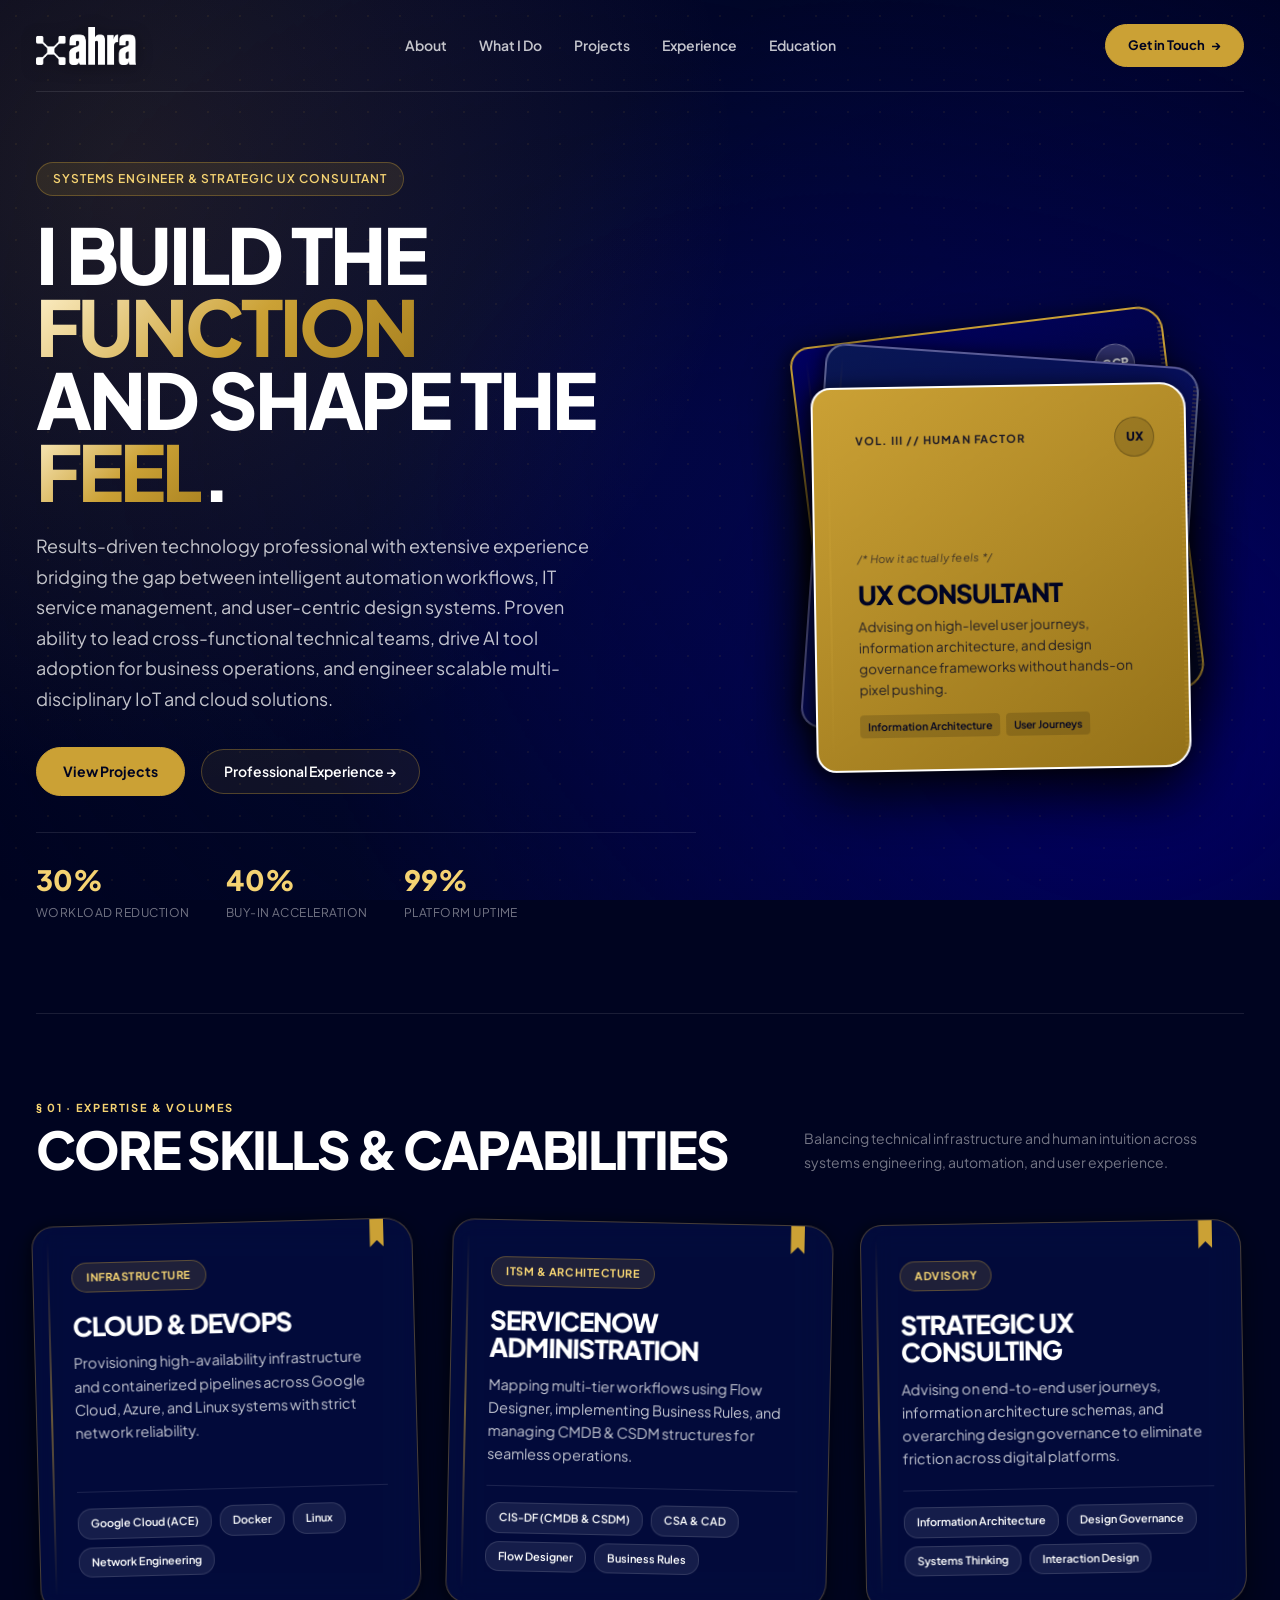
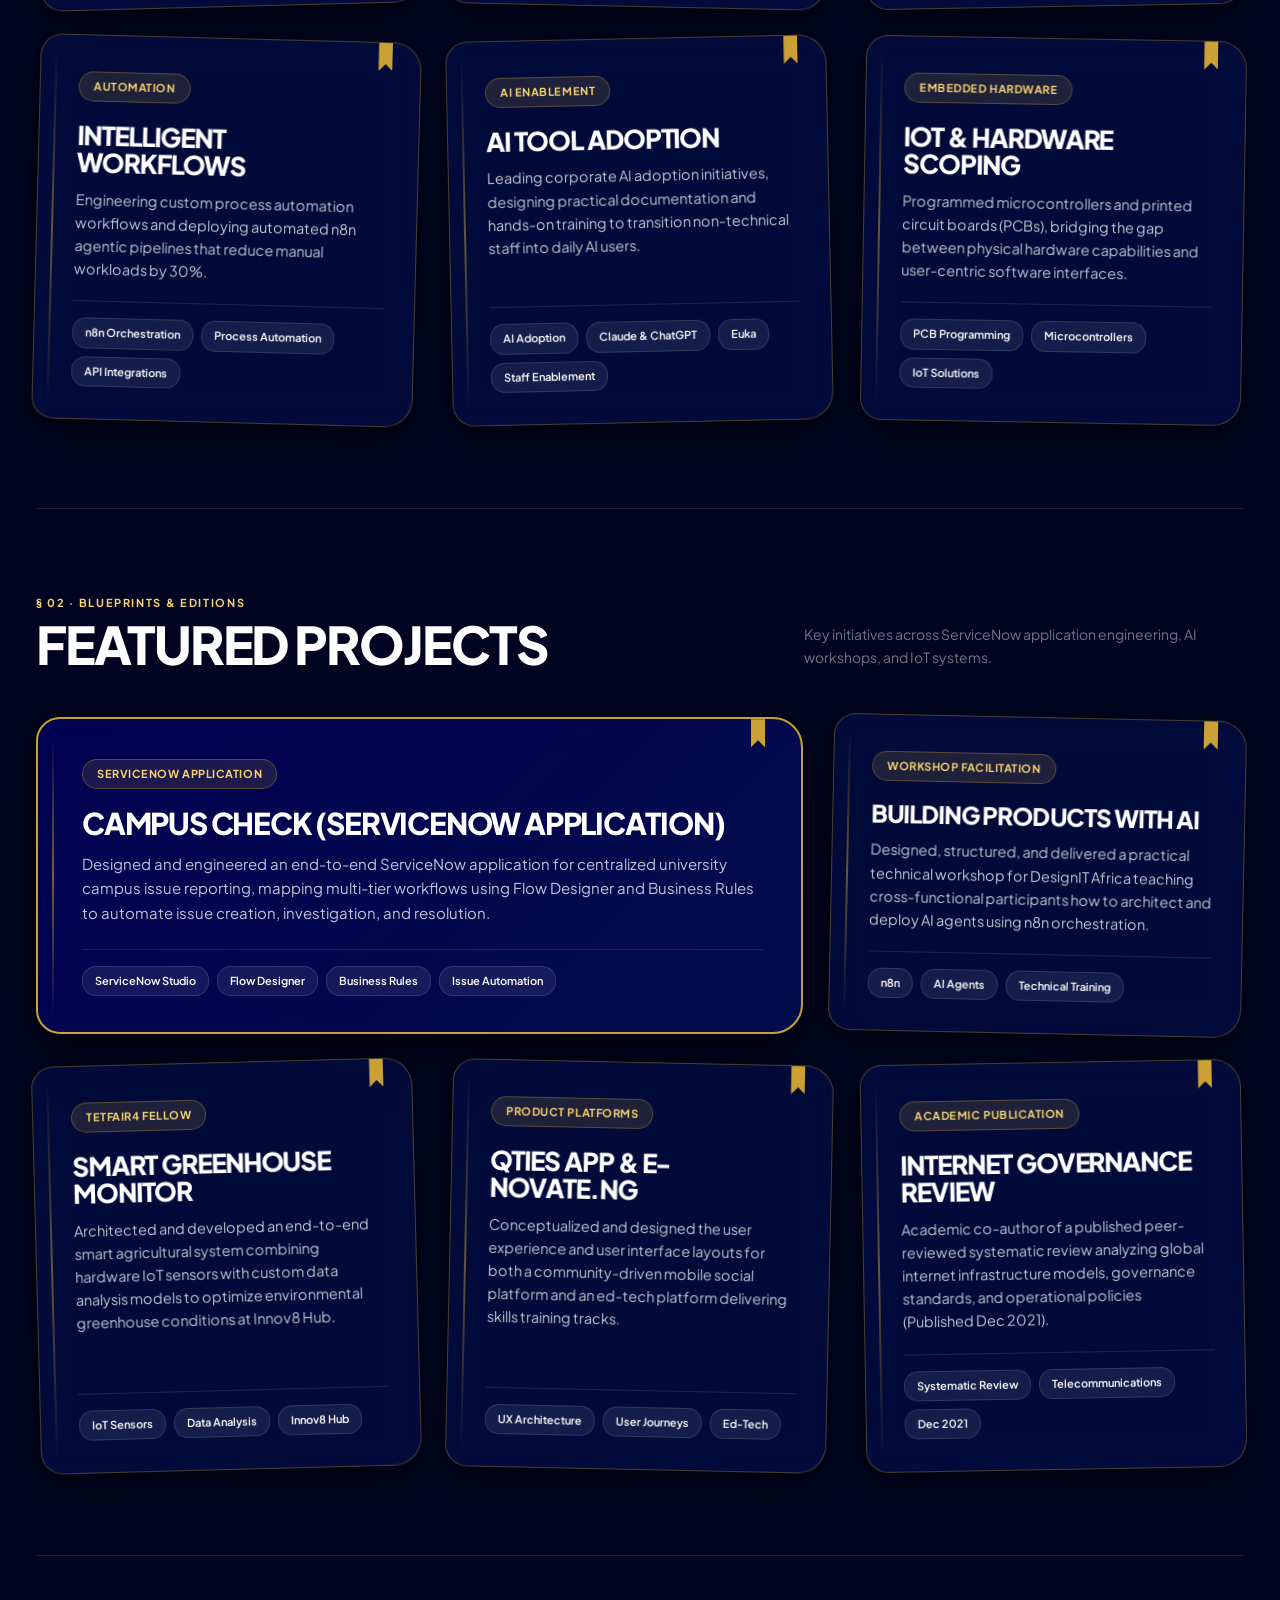
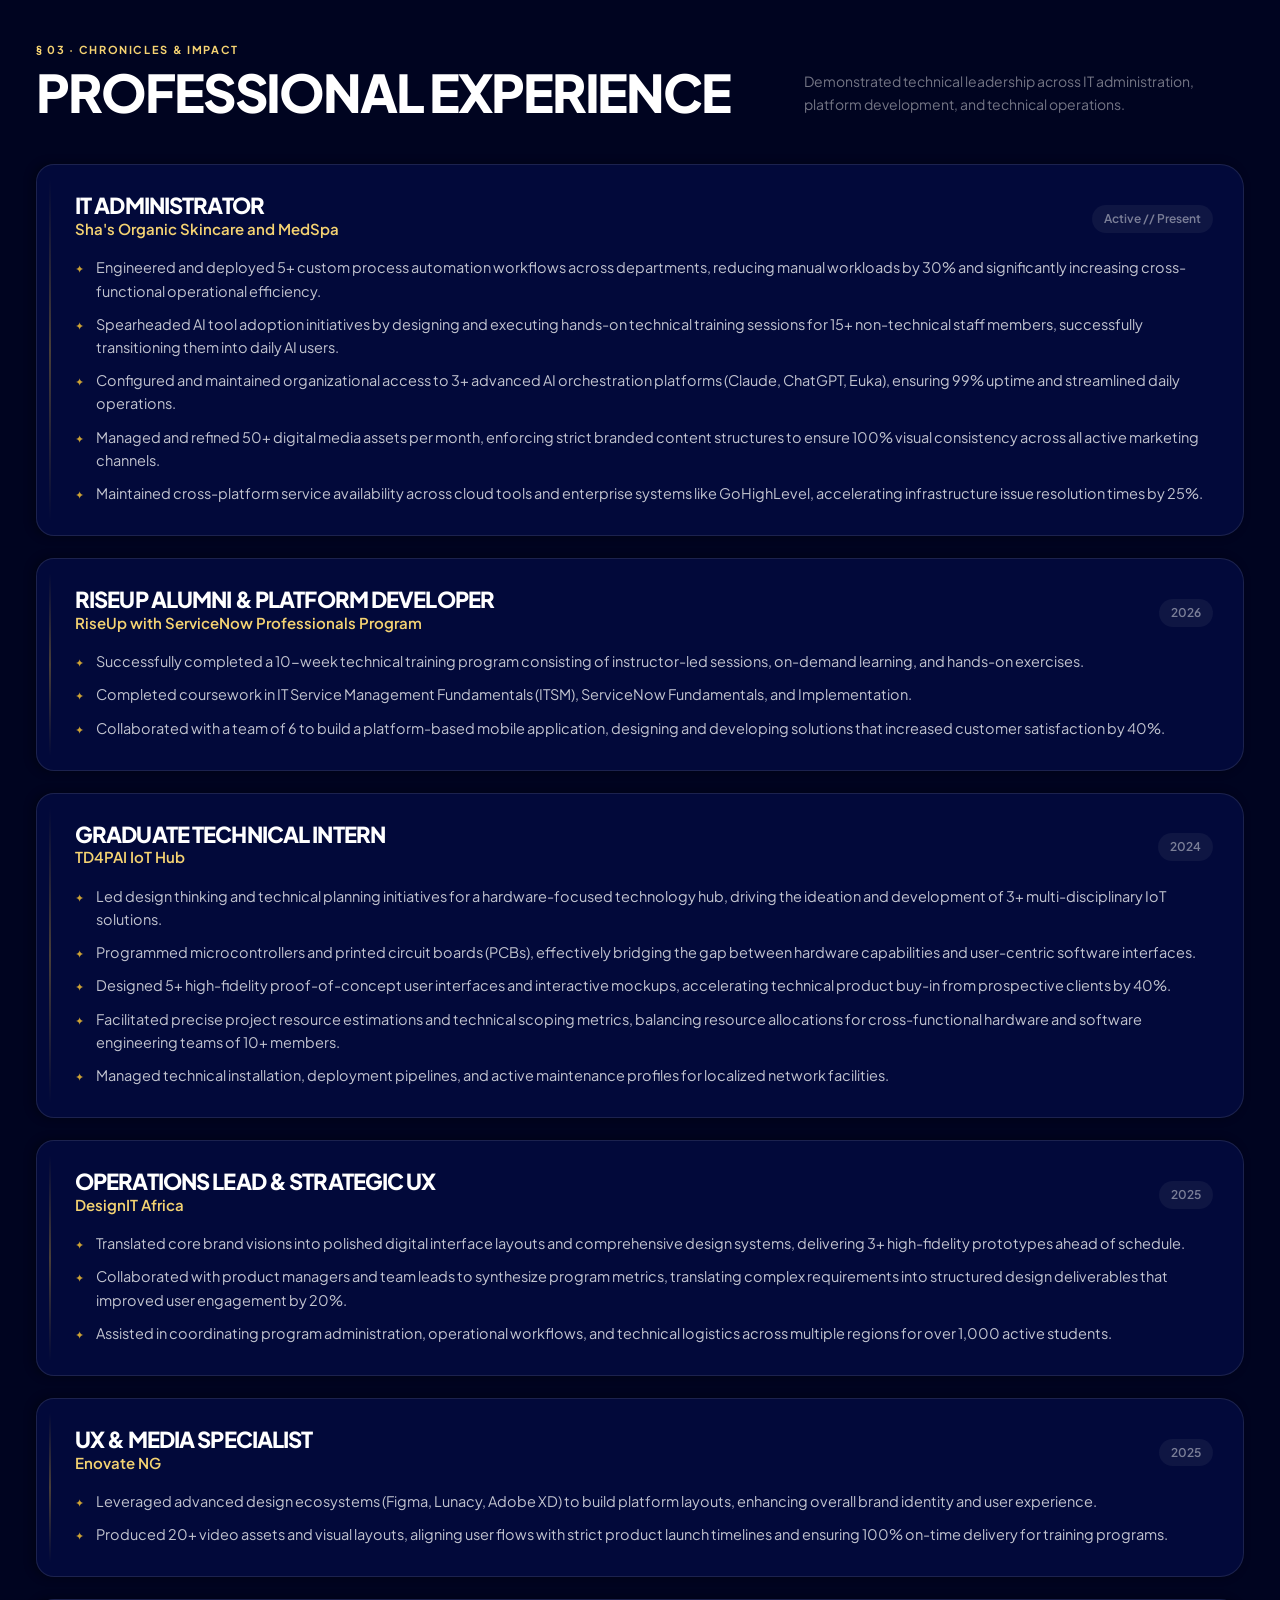
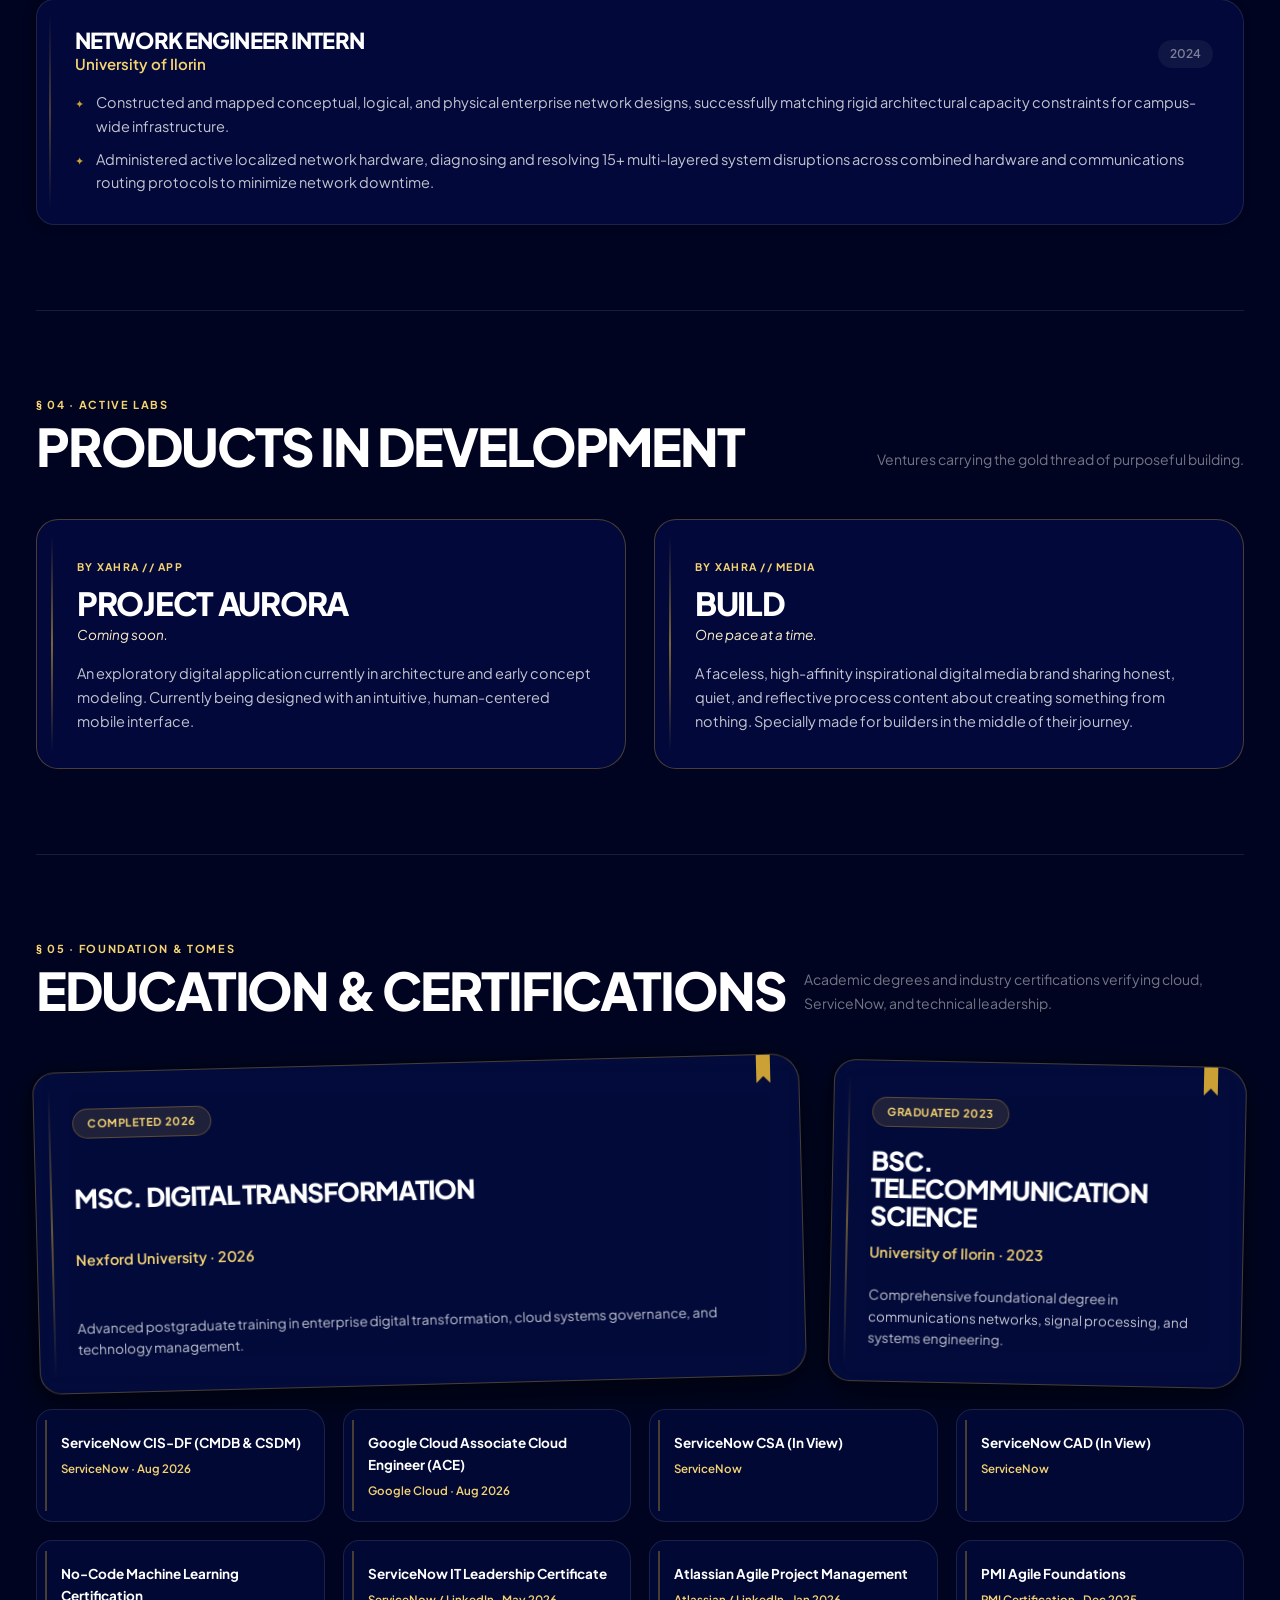
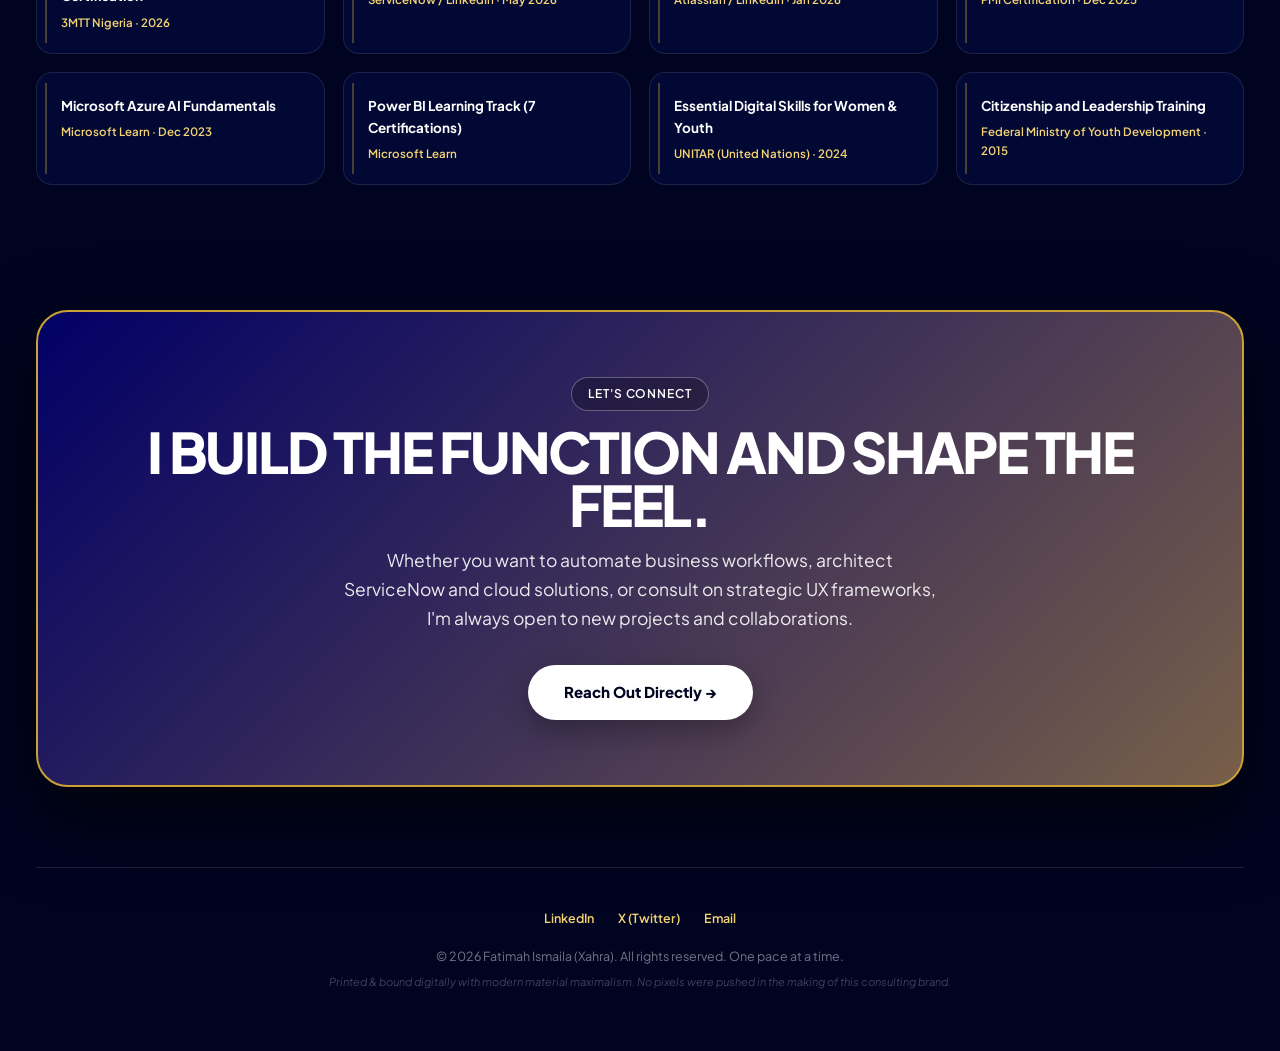
==== commit bd6edb03: "Update portfolio with mobile popup nav, clean header, and refresh LinkedIn banner to Systems Enginee" ====
--- a/index.html
+++ b/index.html
@@ -82,52 +82,14 @@
       z-index: 10;
     }
 
-    /* Top Status Bar */
-    .status-bar {
-      background: rgba(0, 4, 32, 0.88);
-      border-bottom: 1px solid var(--border-subtle);
-      backdrop-filter: blur(14px);
-      font-size: 11px;
-      letter-spacing: 0.08em;
-      text-transform: uppercase;
-      color: var(--text-dim);
-      padding: 10px 0;
-      position: sticky;
-      top: 0;
-      z-index: 100;
-    }
-    .status-inner {
+    /* Navigation */
+    nav {
       display: flex;
       justify-content: space-between;
       align-items: center;
-      flex-wrap: wrap;
-      gap: 12px;
-    }
-    .status-pill {
-      display: flex;
-      align-items: center;
-      gap: 8px;
-    }
-    .pulse-dot {
-      width: 7px;
-      height: 7px;
-      border-radius: 50%;
-      background: var(--gold);
-      box-shadow: 0 0 10px var(--gold);
-      animation: pulse-dot-anim 2s infinite ease-in-out;
-    }
-    @keyframes pulse-dot-anim {
-      0%, 100% { opacity: 1; transform: scale(1); }
-      50% { opacity: 0.4; transform: scale(0.8); }
-    }
-
-    /* Navigation */
-    nav {
-      display: flex;
-      justify-content: space-between;
-      align-items: center;
-      padding: 26px 0;
+      padding: 24px 0;
       border-bottom: 1px solid var(--border-subtle);
+      position: relative;
     }
     .brand-mark {
       display: inline-flex;
@@ -158,6 +120,13 @@
       transition: color 0.3s;
     }
     .nav-links a:hover { color: var(--gold-bright); }
+
+    .nav-actions-desktop {
+      display: flex;
+      align-items: center;
+      gap: 16px;
+    }
+
     .btn-contact {
       background: var(--gold);
       color: var(--navy-night);
@@ -177,6 +146,115 @@
       border-color: var(--white);
       box-shadow: 0 0 25px rgba(255, 255, 255, 0.4);
       transform: translateY(-2px);
+    }
+
+    /* Mobile Hamburger Trigger (Hidden on Desktop) */
+    .mobile-nav-toggle {
+      display: none;
+      background: rgba(203, 161, 53, 0.12);
+      border: 1px solid var(--gold-border);
+      border-radius: 12px;
+      width: 44px;
+      height: 44px;
+      padding: 0;
+      cursor: pointer;
+      align-items: center;
+      justify-content: center;
+      color: var(--gold-bright);
+      transition: var(--transition-spring);
+      z-index: 1002;
+    }
+    .mobile-nav-toggle:hover {
+      background: rgba(203, 161, 53, 0.22);
+      border-color: var(--gold);
+    }
+    .hamburger-icon {
+      width: 22px;
+      height: 16px;
+      position: relative;
+      display: flex;
+      flex-direction: column;
+      justify-content: space-between;
+    }
+    .hamburger-icon span {
+      display: block;
+      width: 100%;
+      height: 2px;
+      background-color: currentColor;
+      border-radius: 2px;
+      transition: all 0.3s ease;
+    }
+
+    /* Mobile Popup Modal Menu (Modern Material Maximalist Drawer/Popup) */
+    .mobile-menu-overlay {
+      position: fixed;
+      inset: 0;
+      background: rgba(0, 4, 32, 0.8);
+      backdrop-filter: blur(12px);
+      z-index: 1000;
+      opacity: 0;
+      visibility: hidden;
+      transition: opacity 0.4s ease, visibility 0.4s;
+    }
+    .mobile-menu-overlay.active {
+      opacity: 1;
+      visibility: visible;
+    }
+
+    .mobile-popup-card {
+      position: fixed;
+      top: 90px;
+      left: 20px;
+      right: 20px;
+      background: linear-gradient(160deg, #020b40 0%, #010424 100%);
+      border: 2px solid var(--gold);
+      border-radius: 24px;
+      padding: 36px 28px;
+      box-shadow: 0 25px 60px rgba(0, 0, 0, 0.8), 0 0 35px var(--gold-glow);
+      z-index: 1001;
+      transform: translateY(-20px) scale(0.95);
+      opacity: 0;
+      visibility: hidden;
+      transition: all 0.4s cubic-bezier(0.16, 1, 0.3, 1);
+      display: flex;
+      flex-direction: column;
+      gap: 24px;
+    }
+    .mobile-menu-overlay.active + .mobile-popup-card,
+    .mobile-popup-card.active {
+      transform: translateY(0) scale(1);
+      opacity: 1;
+      visibility: visible;
+    }
+
+    .mobile-links {
+      list-style: none;
+      display: flex;
+      flex-direction: column;
+      gap: 16px;
+    }
+    .mobile-links a {
+      font-size: 18px;
+      font-weight: 700;
+      color: var(--white);
+      text-decoration: none;
+      display: flex;
+      align-items: center;
+      justify-content: space-between;
+      padding: 12px 16px;
+      border-radius: 12px;
+      background: rgba(255, 255, 255, 0.04);
+      border: 1px solid rgba(255, 255, 255, 0.06);
+      transition: all 0.2s;
+    }
+    .mobile-links a:hover, .mobile-links a:active {
+      background: rgba(203, 161, 53, 0.15);
+      border-color: var(--gold);
+      color: var(--gold-bright);
+    }
+    .mobile-links a span.arr {
+      color: var(--gold);
+      font-size: 16px;
     }
 
     /* Hero */
@@ -828,25 +906,45 @@
       .deck-viewport:hover .card-servicenow { transform: rotate(10deg) translate(80px, -15px) scale(0.96); }
       .deck-viewport:hover .card-ux { transform: rotate(0deg) translateY(45px) scale(1.02); }
     }
+
+    /* Mobile specific rules: strictly <= 860px */
+    @media (max-width: 860px) {
+      .nav-links, .nav-actions-desktop {
+        display: none !important;
+      }
+      .mobile-nav-toggle {
+        display: inline-flex !important;
+      }
+      .container {
+        padding: 0 20px;
+      }
+      .hero-title {
+        font-size: clamp(38px, 9vw, 56px);
+      }
+      .hero-metrics {
+        flex-direction: column;
+        gap: 16px;
+      }
+      .deck-viewport {
+        height: 400px;
+      }
+      .book-card {
+        width: 290px;
+        min-height: 330px;
+        padding: 24px 20px 24px 30px;
+      }
+      .deck-viewport:hover .card-systems { transform: rotate(-8deg) translate(-35px, -20px) scale(0.95); }
+      .deck-viewport:hover .card-servicenow { transform: rotate(8deg) translate(35px, -10px) scale(0.95); }
+      .deck-viewport:hover .card-ux { transform: rotate(0deg) translateY(35px) scale(1); }
+      .creds-grid { grid-template-columns: 1fr; }
+      .featured-volume { padding: 30px 24px; }
+    }
   </style>
 </head>
 <body>
 
   <div class="ambient-bg"></div>
   <div class="grid-mesh"></div>
-
-  <!-- Status Bar -->
-  <div class="status-bar">
-    <div class="container status-inner">
-      <div class="status-pill">
-        <span class="pulse-dot"></span>
-        <span>Systems Engineer &amp; Strategic UX Consultant</span>
-      </div>
-      <div class="status-pill">
-        <span>ServiceNow (CIS-DF, CSA, CAD) · GCP ACE · MSc Digital Transformation</span>
-      </div>
-    </div>
-  </div>
 
   <div class="container">
 
@@ -855,6 +953,8 @@
       <a href="#" class="brand-mark">
         <img src="logo-dark.png" alt="Xahra Logo" class="brand-logo-img">
       </a>
+      
+      <!-- Desktop Nav Links -->
       <ul class="nav-links">
         <li><a href="#about">About</a></li>
         <li><a href="#disciplines">What I Do</a></li>
@@ -862,11 +962,43 @@
         <li><a href="#experience">Experience</a></li>
         <li><a href="#credentials">Education</a></li>
       </ul>
-      <a href="mailto:fatimahismaila12@gmail.com" class="btn-contact">
-        <span>Get in Touch</span>
+      
+      <div class="nav-actions-desktop">
+        <a href="mailto:fatimahismaila12@gmail.com" class="btn-contact">
+          <span>Get in Touch</span>
+          <span>→</span>
+        </a>
+      </div>
+
+      <!-- Mobile Hamburger Button (Visible only on mobile <= 860px) -->
+      <button class="mobile-nav-toggle" id="mobileNavToggle" aria-label="Open Navigation Menu">
+        <div class="hamburger-icon">
+          <span class="bar-top"></span>
+          <span class="bar-mid"></span>
+          <span class="bar-bot"></span>
+        </div>
+      </button>
+    </nav>
+
+    <!-- Mobile Popup Modal Menu (Modern Material Maximalist Overlay) -->
+    <div class="mobile-menu-overlay" id="mobileMenuOverlay"></div>
+    <div class="mobile-popup-card" id="mobilePopupCard">
+      <div style="display: flex; justify-content: space-between; align-items: center; border-bottom: 1px solid rgba(255,255,255,0.1); padding-bottom: 16px;">
+        <img src="logo-dark.png" alt="Xahra Logo" style="height: 30px; width: auto;">
+        <button id="closeMobileMenu" style="background: none; border: none; color: var(--gold-bright); font-size: 24px; cursor: pointer; padding: 4px 8px;">✕</button>
+      </div>
+      <ul class="mobile-links">
+        <li><a href="#about" class="mobile-link-item"><span>About</span><span class="arr">→</span></a></li>
+        <li><a href="#disciplines" class="mobile-link-item"><span>What I Do</span><span class="arr">→</span></a></li>
+        <li><a href="#projects" class="mobile-link-item"><span>Projects</span><span class="arr">→</span></a></li>
+        <li><a href="#experience" class="mobile-link-item"><span>Experience</span><span class="arr">→</span></a></li>
+        <li><a href="#credentials" class="mobile-link-item"><span>Education</span><span class="arr">→</span></a></li>
+      </ul>
+      <a href="mailto:fatimahismaila12@gmail.com" class="btn-contact" style="justify-content: center; padding: 14px; font-size: 15px;">
+        <span>Get in Touch Directly</span>
         <span>→</span>
       </a>
-    </nav>
+    </div>
 
     <!-- Hero Section -->
     <section class="hero" id="about">
@@ -1441,7 +1573,38 @@
       <p style="font-size: 11px; opacity: 0.55; font-style: italic;">Printed &amp; bound digitally with modern material maximalism. No pixels were pushed in the making of this consulting brand.</p>
     </footer>
 
-  </div>
-
+  <!-- Mobile Navigation Interaction Script -->
+  <script>
+    const mobileNavToggle = document.getElementById('mobileNavToggle');
+    const mobileMenuOverlay = document.getElementById('mobileMenuOverlay');
+    const mobilePopupCard = document.getElementById('mobilePopupCard');
+    const closeMobileMenu = document.getElementById('closeMobileMenu');
+    const mobileLinkItems = document.querySelectorAll('.mobile-link-item');
+
+    function openMobileMenu() {
+      mobileMenuOverlay.classList.add('active');
+      mobilePopupCard.classList.add('active');
+      document.body.style.overflow = 'hidden';
+    }
+
+    function closeMobileMenuFunc() {
+      mobileMenuOverlay.classList.remove('active');
+      mobilePopupCard.classList.remove('active');
+      document.body.style.overflow = '';
+    }
+
+    if (mobileNavToggle) {
+      mobileNavToggle.addEventListener('click', openMobileMenu);
+    }
+    if (closeMobileMenu) {
+      closeMobileMenu.addEventListener('click', closeMobileMenuFunc);
+    }
+    if (mobileMenuOverlay) {
+      mobileMenuOverlay.addEventListener('click', closeMobileMenuFunc);
+    }
+    mobileLinkItems.forEach(link => {
+      link.addEventListener('click', closeMobileMenuFunc);
+    });
+  </script>
 </body>
 </html>
